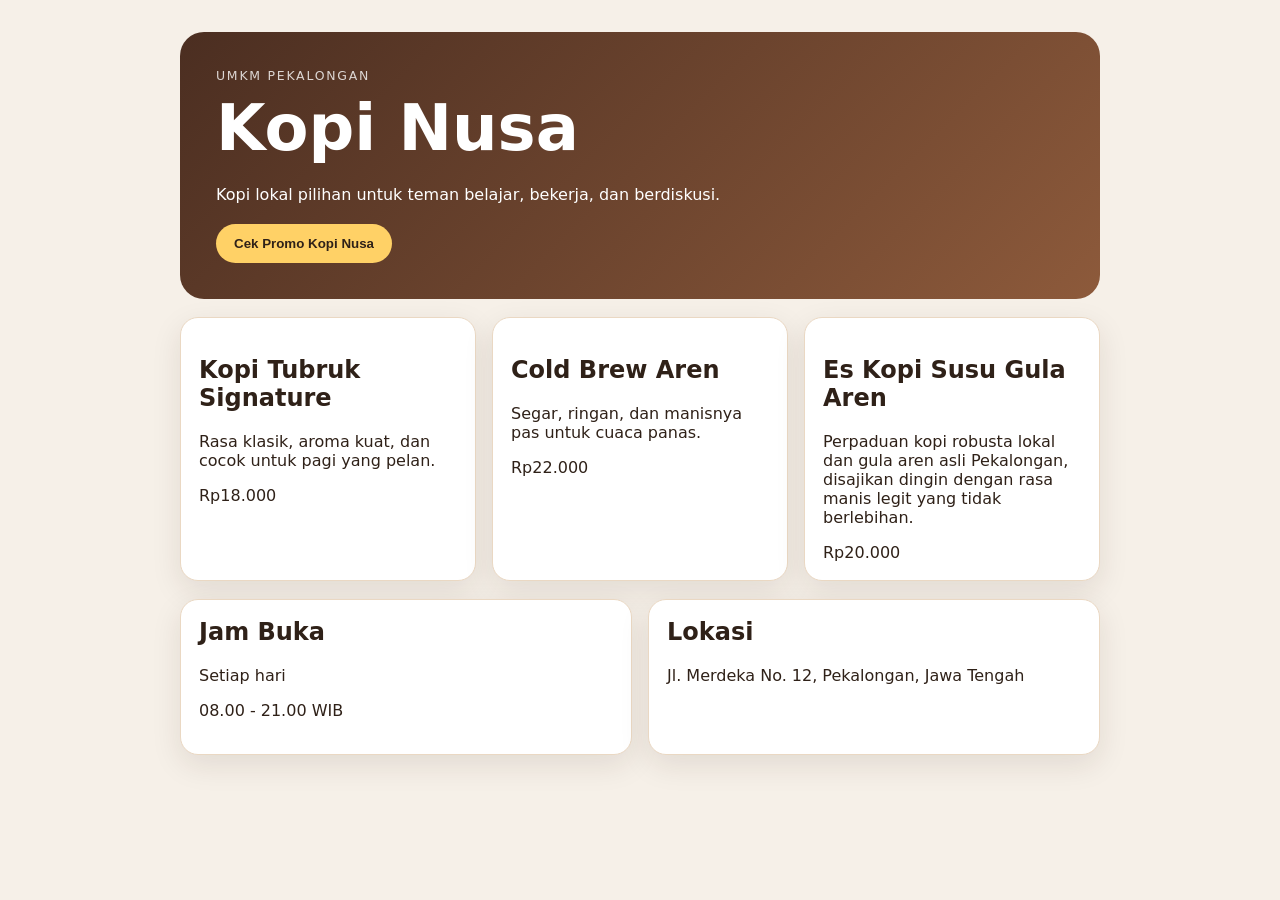
==== index.html @ 982e0cf1 "first commit" ====
<!doctype html>
<html lang="id">
  <head>
    <meta charset="utf-8" />
    <meta name="viewport" content="width=device-width, initial-scale=1" />
    <title>Kopi Lereng - Website UMKM</title>
    <link rel="stylesheet" href="css/style.css" />
  </head>
  <body>
    <main class="page">
      <section class="hero">
        <p class="eyebrow">UMKM Pekalongan</p>
        <h1>Kopi Nusa</h1>
        <p class="lead">
          Kopi lokal pilihan untuk teman belajar, bekerja, dan berdiskusi.
        </p>
        <button id="promoButton" class="cta-button">
          Cek Promo Kopi Nusa
        </button>
      </section>

      <section class="products" aria-label="Produk unggulan">
        <article class="product-card">
          <h2>Kopi Tubruk Signature</h2>
          <p>Rasa klasik, aroma kuat, dan cocok untuk pagi yang pelan.</p>
          <span>Rp18.000</span>
        </article>
        <article class="product-card">
          <h2>Cold Brew Aren</h2>
          <p>Segar, ringan, dan manisnya pas untuk cuaca panas.</p>
          <span>Rp22.000</span>
        </article>
        <article class="product-card">
          <h2>Es Kopi Susu Gula Aren</h2>
          <p>Perpaduan kopi robusta lokal dan gula aren asli Pekalongan, disajikan dingin dengan rasa manis legit yang tidak berlebihan.</p>
          <span>Rp20.000</span>
        </article>
      </section>

      <section class="info" aria-label="Jam buka dan lokasi">
        <div class="info-card">
          <h2>Jam Buka</h2>
          <p>Setiap hari</p>
          <p>08.00 - 21.00 WIB</p>
        </div>
        <div class="info-card">
          <h2>Lokasi</h2>
          <p>Jl. Merdeka No. 12, Pekalongan, Jawa Tengah</p>
        </div>
      </section>
    </main>
    <script src="js/script.js"></script>
  </body>
</html>
---- css/style.css ----
body {
  margin: 0;
  background: #f6f0e8;
  color: #2f2118;
  font-family:
    system-ui,
    -apple-system,
    BlinkMacSystemFont,
    "Segoe UI",
    sans-serif;
}

.page {
  max-width: 920px;
  margin: 0 auto;
  padding: 32px 20px;
}

.hero {
  border-radius: 24px;
  background: linear-gradient(135deg, #4b2e21, #8d5a3b);
  color: white;
  padding: 36px;
}

.eyebrow {
  margin: 0 0 8px;
  text-transform: uppercase;
  letter-spacing: 0.14em;
  font-size: 0.78rem;
  opacity: 0.8;
}

h1 {
  margin: 0;
  font-size: clamp(2.4rem, 8vw, 4rem);
}

.lead {
  max-width: 560px;
  line-height: 1.7;
}

.cta-button {
  border: 0;
  border-radius: 999px;
  background: #ffd166;
  color: #2f2118;
  padding: 12px 18px;
  font-weight: 700;
  cursor: pointer;
}

.products {
  display: grid;
  grid-template-columns: repeat(auto-fit, minmax(220px, 1fr));
  gap: 16px;
  margin-top: 18px;
}

.product-card {
  border: 1px solid #ead8c3;
  border-radius: 18px;
  background: white;
  padding: 18px;
  box-shadow: 0 10px 30px rgb(47 33 24 / 10%);
}

.info {
  display: grid;
  grid-template-columns: repeat(auto-fit, minmax(220px, 1fr));
  gap: 16px;
  margin-top: 18px;
}

.info-card {
  border: 1px solid #ead8c3;
  border-radius: 18px;
  background: white;
  padding: 18px;
  box-shadow: 0 10px 30px rgb(47 33 24 / 10%);
}

.info-card h2 {
  margin-top: 0;
}
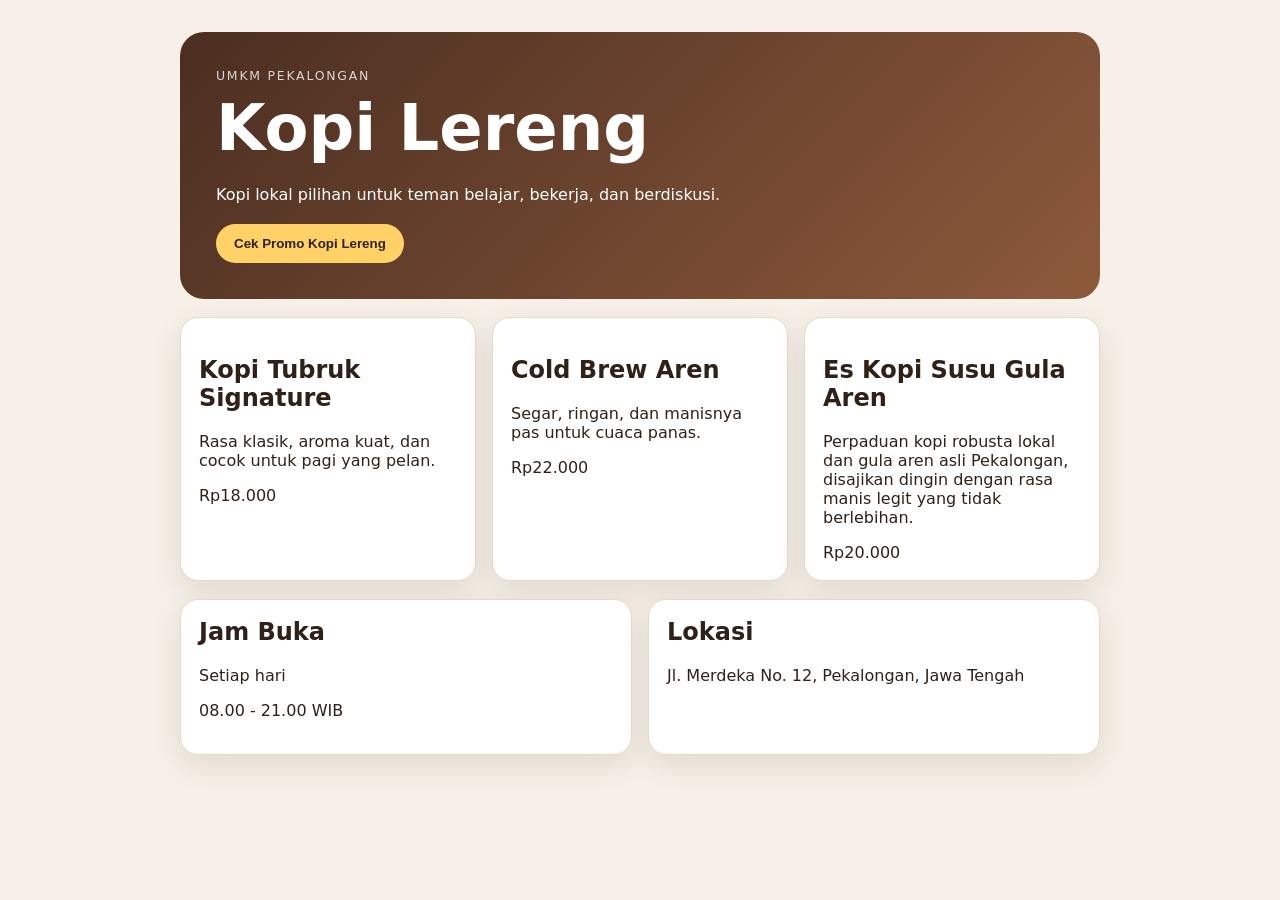
==== commit c3c4ff01: "second commit" ====
--- a/index.html
+++ b/index.html
@@ -10,12 +10,12 @@
     <main class="page">
       <section class="hero">
         <p class="eyebrow">UMKM Pekalongan</p>
-        <h1>Kopi Nusa</h1>
+        <h1>Kopi Lereng</h1>
         <p class="lead">
           Kopi lokal pilihan untuk teman belajar, bekerja, dan berdiskusi.
         </p>
         <button id="promoButton" class="cta-button">
-          Cek Promo Kopi Nusa
+          Cek Promo Kopi Lereng
         </button>
       </section>
 
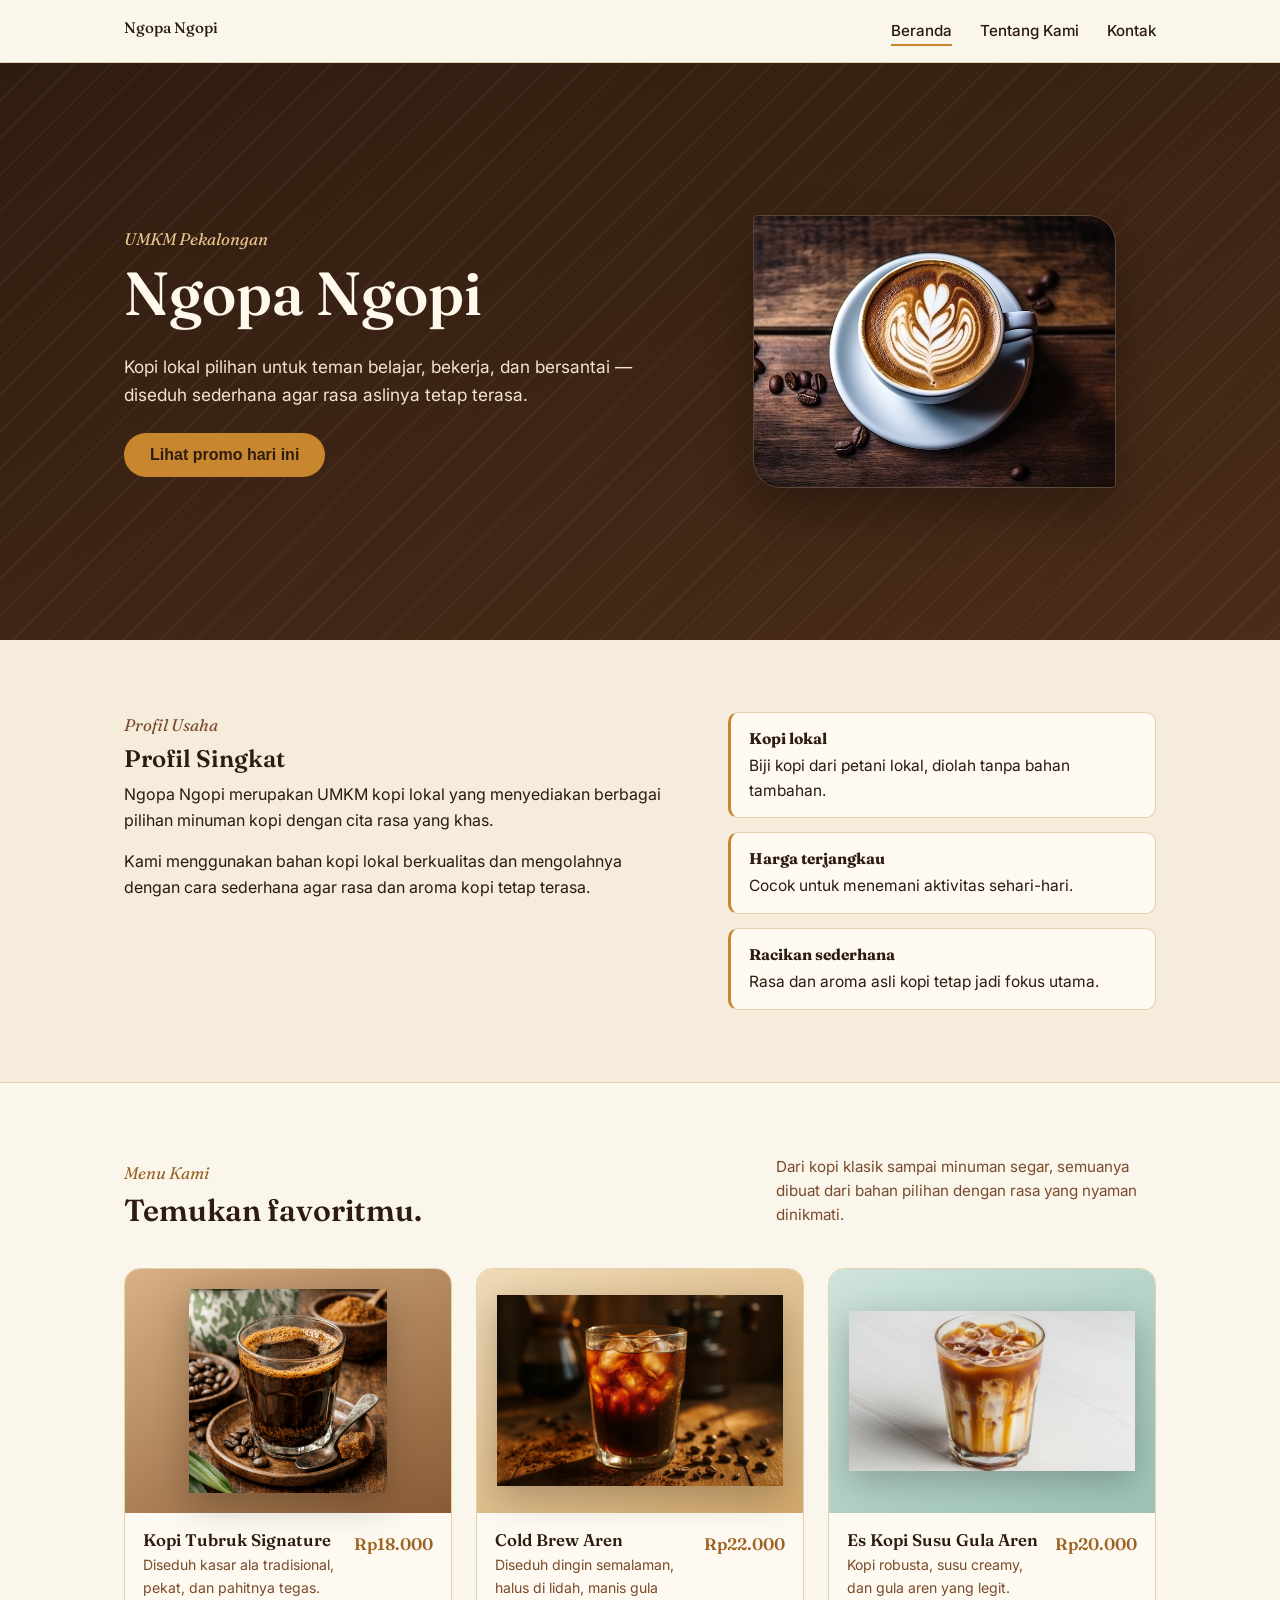
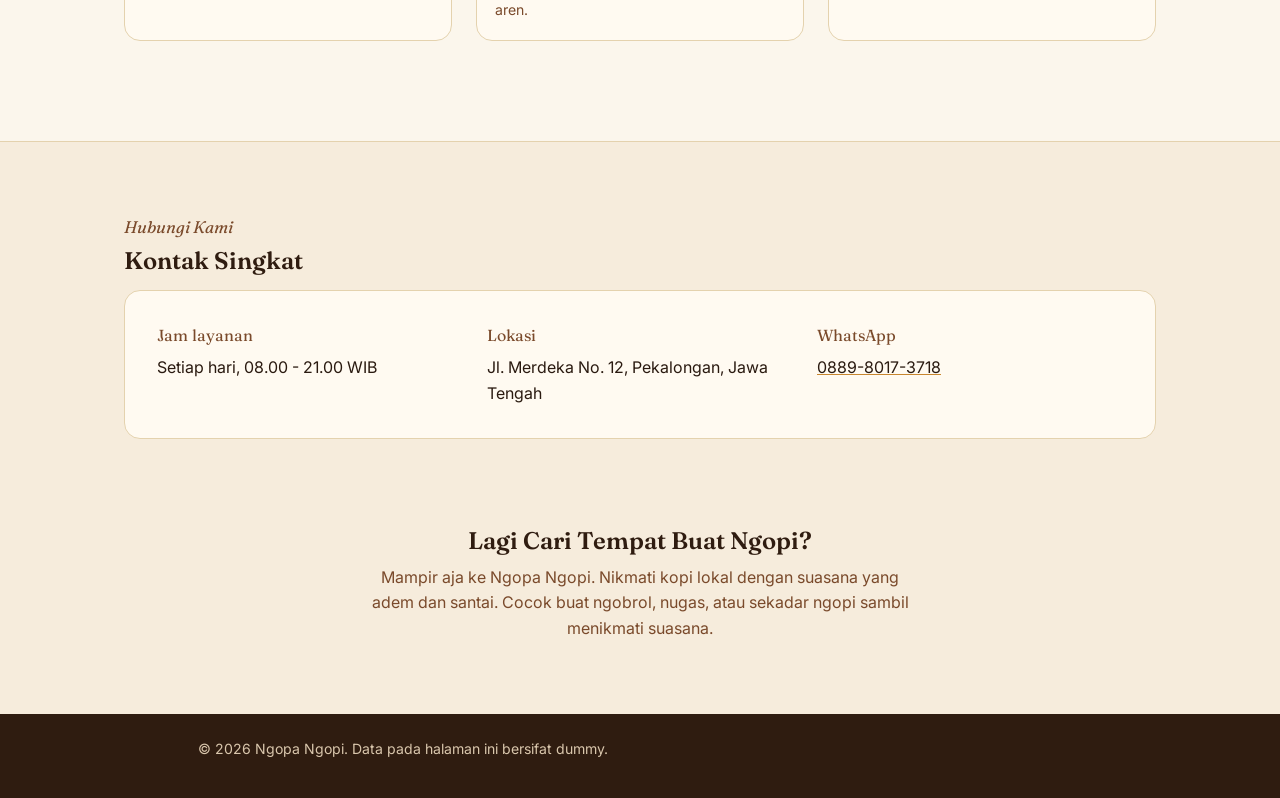
==== commit 776f79df: "feat(P02): tambah semantic HTML dan navigasi" ====
--- a/index.html
+++ b/index.html
@@ -3,52 +3,194 @@
   <head>
     <meta charset="utf-8" />
     <meta name="viewport" content="width=device-width, initial-scale=1" />
+    <meta
+      name="description"
+      content="Ngopa Ngopi — kopi lokal UMKM Pekalongan untuk teman belajar, bekerja, dan bersantai."
+    />
     <title>Kopi Lereng - Website UMKM</title>
-    <link rel="stylesheet" href="css/style.css" />
+    <link rel="stylesheet" href="style.css" />
   </head>
   <body>
-    <main class="page">
-      <section class="hero">
-        <p class="eyebrow">UMKM Pekalongan</p>
-        <h1>Kopi Lereng</h1>
-        <p class="lead">
-          Kopi lokal pilihan untuk teman belajar, bekerja, dan berdiskusi.
-        </p>
-        <button id="promoButton" class="cta-button">
-          Cek Promo Kopi Lereng
-        </button>
+
+    <header class="site-header">
+      <nav class="nav" aria-label="Navigasi utama">
+        <a class="brand" href="index.html">Ngopa Ngopi</a>
+        <ul>
+          <li><a aria-current="page" href="index.html">Beranda</a></li>
+          <li><a href="tentang.html">Tentang Kami</a></li>
+          <li><a href="#kontak">Kontak</a></li>
+        </ul>
+      </nav>
+    </header>
+
+    <main id="konten">
+      <!-- BERANDA -->
+      <section id="beranda" class="hero" aria-labelledby="hero-title">
+        <div class="hero-inner">
+          <div>
+            <p class="eyebrow">UMKM Pekalongan</p>
+            <h1 id="hero-title">Ngopa Ngopi</h1>
+            <p class="lead">
+              Kopi lokal pilihan untuk teman belajar, bekerja, dan
+              bersantai — diseduh sederhana agar rasa aslinya tetap terasa.
+            </p>
+            <button id="promoButton" type="button" class="cta-button">
+              Lihat promo hari ini
+            </button>
+          </div>
+          <figure class="hero-figure">
+            <img
+              src="assets/images/kopi-1.png"
+              alt="Gambar Coffe Latte"
+            />
+          </figure>
+        </div>
       </section>
 
-      <section class="products" aria-label="Produk unggulan">
-        <article class="product-card">
-          <h2>Kopi Tubruk Signature</h2>
-          <p>Rasa klasik, aroma kuat, dan cocok untuk pagi yang pelan.</p>
-          <span>Rp18.000</span>
-        </article>
-        <article class="product-card">
-          <h2>Cold Brew Aren</h2>
-          <p>Segar, ringan, dan manisnya pas untuk cuaca panas.</p>
-          <span>Rp22.000</span>
-        </article>
-        <article class="product-card">
-          <h2>Es Kopi Susu Gula Aren</h2>
-          <p>Perpaduan kopi robusta lokal dan gula aren asli Pekalongan, disajikan dingin dengan rasa manis legit yang tidak berlebihan.</p>
-          <span>Rp20.000</span>
-        </article>
+      <!-- PROFIL SINGKAT -->
+      <section id="profil" aria-labelledby="profil-title">
+        <div class="profil-inner">
+          <div>
+            <p class="eyebrow">Profil Usaha</p>
+            <h2 id="profil-title">Profil Singkat</h2>
+            <p>
+              Ngopa Ngopi merupakan UMKM kopi lokal yang menyediakan
+              berbagai pilihan minuman kopi dengan cita rasa yang khas.
+            </p>
+            <p>
+              Kami menggunakan bahan kopi lokal berkualitas dan
+              mengolahnya dengan cara sederhana agar rasa dan aroma kopi
+              tetap terasa.
+            </p>
+          </div>
+          <ul class="value-list">
+            <li>
+              <strong>Kopi lokal</strong>
+              Biji kopi dari petani lokal, diolah tanpa bahan tambahan.
+            </li>
+            <li>
+              <strong>Harga terjangkau</strong>
+              Cocok untuk menemani aktivitas sehari-hari.
+            </li>
+            <li>
+              <strong>Racikan sederhana</strong>
+              Rasa dan aroma asli kopi tetap jadi fokus utama.
+            </li>
+          </ul>
+        </div>
       </section>
 
-      <section class="info" aria-label="Jam buka dan lokasi">
-        <div class="info-card">
-          <h2>Jam Buka</h2>
-          <p>Setiap hari</p>
-          <p>08.00 - 21.00 WIB</p>
-        </div>
-        <div class="info-card">
-          <h2>Lokasi</h2>
-          <p>Jl. Merdeka No. 12, Pekalongan, Jawa Tengah</p>
+      <!-- MENU -->
+      <section id="menu" class="section" aria-labelledby="menu-title">
+        <div class="section-inner">
+          <div class="heading">
+            <div>
+              <p class="eyebrow dark">Menu Kami</p>
+              <h2 id="menu-title">Temukan favoritmu.</h2>
+            </div>
+            <p class="intro">
+              Dari kopi klasik sampai minuman segar, semuanya dibuat dari
+              bahan pilihan dengan rasa yang nyaman dinikmati.
+            </p>
+      
+          <div class="menu-grid">
+            <article class="card" data-category="coffee">
+              <div class="pic coffee">
+                <img
+                  src="assets/images/kopi-2.png"
+                  alt="Kopi Tubruk Signature"
+                  loading="lazy"
+                />
+              </div>
+              <div class="card-body">
+                <div>
+                  <h3>Kopi Tubruk Signature</h3>
+                  <p>Diseduh kasar ala tradisional, pekat, dan pahitnya tegas.</p>
+                </div>
+                <b>Rp18.000</b>
+              </div>
+            </article>
+
+            <article class="card" data-category="coffee">
+              <div class="pic latte">
+                <img
+                  src="assets/images/kopi-3.webp"
+                  alt="Cold Brew Aren"
+                  loading="lazy"
+                />
+              </div>
+              <div class="card-body">
+                <div>
+                  <h3>Cold Brew Aren</h3>
+                  <p>Diseduh dingin semalaman, halus di lidah, manis gula aren.</p>
+                </div>
+                <b>Rp22.000</b>
+              </div>
+            </article>
+
+            <article class="card" data-category="coffee">
+              <div class="pic cold">
+                <img
+                  src="assets/images/kopi-4.jpg"
+                  alt="Es Kopi Susu Gula Aren"
+                  loading="lazy"
+                />
+              </div>
+              <div class="card-body">
+                <div>
+                  <h3>Es Kopi Susu Gula Aren</h3>
+                  <p>Kopi robusta, susu creamy, dan gula aren yang legit.</p>
+                </div>
+                <b>Rp20.000</b>
+              </div>
+            </article>
+          </div>
         </div>
       </section>
+
+      <!-- KONTAK -->
+      <section id="kontak" class="contact" aria-labelledby="kontak-title">
+        <div class="kontak-inner">
+          <p class="eyebrow">Hubungi Kami</p>
+          <h2 id="kontak-title">Kontak Singkat</h2>
+
+          <dl class="kontak-card">
+            <div class="kontak-item">
+              <dt>Jam layanan</dt>
+              <dd>Setiap hari, 08.00 - 21.00 WIB</dd>
+            </div>
+            <div class="kontak-item">
+              <dt>Lokasi</dt>
+              <dd>Jl. Merdeka No. 12, Pekalongan, Jawa Tengah</dd>
+            </div>
+            <div class="kontak-item">
+              <dt>WhatsApp</dt>
+              <dd>
+                <a href="https://wa.me/6288980173718" target="_blank" rel="noopener"
+                  >0889-8017-3718</a
+                >
+              </dd>
+            </div>
+          </dl>
+        </div>
+      </section>
+
+       <aside class="aside-note" aria-labelledby="aside-title">
+        <h2 id="aside-title">Lagi Cari Tempat Buat Ngopi?</h2>
+        <p>
+          Mampir aja ke Ngopa Ngopi. 
+          Nikmati kopi lokal dengan suasana yang adem dan santai. 
+          Cocok buat ngobrol, nugas, atau sekadar ngopi sambil menikmati suasana.
+        </p>
+      </aside>
     </main>
-    <script src="js/script.js"></script>
+
+    <footer class="site-footer">
+      <div class="footer-inner">
+        <p>&copy; 2026 Ngopa Ngopi. Data pada halaman ini bersifat dummy.</p>
+      </div>
+    </footer>
+
+    <script src="script.js"></script>
   </body>
 </html>
--- a/style.css
+++ b/style.css
@@ -0,0 +1,601 @@
+/* ==========================================================
+   Kopi Lereng — stylesheet
+   ========================================================== */
+
+@import url("https://fonts.googleapis.com/css2?family=Fraunces:opsz,wght@9..144,400;9..144,500;9..144,600;9..144,700&family=Inter:wght@400;500;600&display=swap");
+
+:root {
+  --ink: #2a1a10;
+  --espresso: #2f1c10;
+  --espresso-soft: #4a2c18;
+  --roast: #7a4a2b;
+  --cream: #f6ecdc;
+  --cream-soft: #fbf6ec;
+  --card: #fffaf1;
+  --line: #e4d2ae;
+  --amber: #c8862f;
+  --amber-deep: #9c6323;
+  --paper: #fff8ec;
+
+  --font-display: "Fraunces", Georgia, serif;
+  --font-body: "Inter", system-ui, -apple-system, "Segoe UI", sans-serif;
+
+  --container: 1080px;
+  --radius-sm: 10px;
+  --radius-md: 16px;
+}
+
+* {
+  box-sizing: border-box;
+}
+
+html {
+  scroll-behavior: smooth;
+}
+
+@media (prefers-reduced-motion: reduce) {
+  html {
+    scroll-behavior: auto;
+  }
+  * {
+    animation-duration: 0.01ms !important;
+    transition-duration: 0.01ms !important;
+  }
+}
+
+body {
+  margin: 0;
+  background: var(--cream);
+  color: var(--ink);
+  font-family: var(--font-body);
+  line-height: 1.6;
+  -webkit-font-smoothing: antialiased;
+}
+
+h1,
+h2,
+h3 {
+  font-family: var(--font-display);
+  font-weight: 600;
+  line-height: 1.15;
+  margin: 0 0 0.4em;
+  color: var(--espresso);
+}
+
+p {
+  margin: 0 0 1em;
+  max-width: 62ch;
+}
+
+a {
+  color: inherit;
+}
+
+img {
+  max-width: 100%;
+  display: block;
+}
+
+:focus-visible {
+  outline: 3px solid var(--amber);
+  outline-offset: 3px;
+}
+
+/* ---------- Skip link ---------- */
+
+.skip-link {
+  position: absolute;
+  left: -9999px;
+  top: 0;
+  background: var(--espresso);
+  color: var(--paper);
+  padding: 12px 18px;
+  border-radius: 0 0 8px 0;
+  z-index: 100;
+}
+
+.skip-link:focus {
+  left: 0;
+}
+
+/* ---------- Layout helpers ---------- */
+
+.page,
+.nav,
+.hero-inner,
+.section-inner,
+.footer-inner {
+  max-width: var(--container);
+  margin: 0 auto;
+  padding-left: 24px;
+  padding-right: 24px;
+}
+
+section {
+  padding: 72px 0;
+}
+
+.eyebrow {
+  font-family: var(--font-display);
+  font-style: italic;
+  font-size: 1.05rem;
+  color: var(--roast);
+  margin: 0 0 6px;
+}
+
+/* ---------- Header / nav ---------- */
+
+.site-header {
+  position: sticky;
+  top: 0;
+  z-index: 20;
+  background: var(--cream-soft);
+  border-bottom: 1px solid var(--line);
+}
+
+.nav {
+  display: flex;
+  align-items: center;
+  justify-content: space-between;
+  gap: 24px;
+  padding-top: 16px;
+  padding-bottom: 16px;
+}
+
+.brand {
+  font-family: var(--font-display);
+  font-weight: 700;
+  font-size: 1.35rem;
+  text-decoration: none;
+  color: var(--espresso);
+}
+
+.nav ul {
+  list-style: none;
+  display: flex;
+  gap: 28px;
+  margin: 0;
+  padding: 0;
+  flex-wrap: wrap;
+}
+
+.nav a {
+  text-decoration: none;
+  color: var(--ink);
+  font-weight: 500;
+  font-size: 0.95rem;
+  padding-bottom: 4px;
+  border-bottom: 2px solid transparent;
+}
+
+.nav a:hover,
+.nav a[aria-current="page"] {
+  border-bottom-color: var(--amber);
+}
+
+/* ---------- Hero ---------- */
+
+.hero {
+  background:
+    repeating-linear-gradient(
+      135deg,
+      rgb(255 255 255 / 4%) 0px,
+      rgb(255 255 255 / 4%) 2px,
+      transparent 2px,
+      transparent 26px
+    ),
+    linear-gradient(160deg, var(--espresso) 0%, var(--espresso-soft) 100%);
+  color: var(--paper);
+}
+
+.hero-inner {
+  display: grid;
+  grid-template-columns: 1.1fr 0.9fr;
+  gap: 48px;
+  align-items: center;
+  padding-top: 64px;
+  padding-bottom: 64px;
+}
+
+.hero .eyebrow {
+  color: #e8c48c;
+}
+
+.hero h1 {
+  color: var(--paper);
+  font-size: clamp(2.6rem, 6vw, 3.8rem);
+}
+
+.hero .lead {
+  color: #f1e4d0;
+  font-size: 1.08rem;
+}
+
+.hero-figure {
+  border-radius: 4px 28px 4px 28px;
+  overflow: hidden;
+  border: 1px solid rgb(255 255 255 / 15%);
+  box-shadow: 0 24px 48px rgb(0 0 0 / 30%);
+}
+
+.hero-figure img {
+  width: 100%;
+  height: 100%;
+  object-fit: cover;
+  aspect-ratio: 4 / 3;
+}
+
+.cta-button {
+  display: inline-block;
+  border: 0;
+  border-radius: 999px;
+  background: var(--amber);
+  color: var(--espresso);
+  padding: 13px 26px;
+  font-weight: 600;
+  font-size: 1rem;
+  cursor: pointer;
+  margin-top: 8px;
+  transition: background 0.15s ease, transform 0.15s ease;
+}
+
+.cta-button:hover {
+  background: #dc9c43;
+  transform: translateY(-1px);
+}
+
+/* ---------- Profil ---------- */
+
+.profil-inner {
+  max-width: var(--container);
+  margin: 0 auto;
+  padding: 0 24px;
+  display: grid;
+  grid-template-columns: 1.3fr 1fr;
+  gap: 48px;
+  align-items: start;
+}
+
+.value-list {
+  list-style: none;
+  margin: 0;
+  padding: 0;
+  display: grid;
+  gap: 14px;
+}
+
+.value-list li {
+  background: var(--card);
+  border: 1px solid var(--line);
+  border-left: 3px solid var(--amber);
+  border-radius: var(--radius-sm);
+  padding: 14px 18px;
+  font-size: 0.97rem;
+}
+
+.value-list strong {
+  display: block;
+  font-family: var(--font-display);
+  color: var(--espresso);
+  margin-bottom: 2px;
+}
+
+/* ---------- Menu ---------- */
+
+#menu {
+  background: var(--cream-soft);
+  border-top: 1px solid var(--line);
+  border-bottom: 1px solid var(--line);
+}
+
+.heading {
+  display: flex;
+  justify-content: space-between;
+  align-items: flex-end;
+  gap: 40px;
+  flex-wrap: wrap;
+  margin-bottom: 28px;
+}
+
+.eyebrow.dark {
+  color: var(--amber-deep);
+}
+
+.heading h2 {
+  font-size: 1.9rem;
+  margin: 0;
+}
+
+.heading .intro {
+  max-width: 38ch;
+  color: var(--roast);
+  font-size: 0.95rem;
+  margin: 0;
+}
+
+.filters {
+  display: flex;
+  gap: 10px;
+  flex-wrap: wrap;
+  margin-bottom: 32px;
+}
+
+.filter {
+  border: 1px solid var(--line);
+  background: var(--paper);
+  color: var(--ink);
+  font-family: var(--font-body);
+  font-size: 0.88rem;
+  font-weight: 500;
+  padding: 9px 18px;
+  border-radius: 999px;
+  cursor: pointer;
+  transition: background 0.15s ease, color 0.15s ease, border-color 0.15s ease;
+}
+
+.filter:hover {
+  border-color: var(--amber);
+}
+
+.filter.active {
+  background: var(--espresso);
+  border-color: var(--espresso);
+  color: var(--paper);
+}
+
+.menu-grid {
+  display: grid;
+  grid-template-columns: repeat(3, 1fr);
+  gap: 24px;
+}
+
+.card {
+  background: var(--card);
+  border: 1px solid var(--line);
+  border-radius: var(--radius-md);
+  overflow: hidden;
+}
+
+.pic {
+  position: relative;
+  aspect-ratio: 4 / 3;
+  display: flex;
+  align-items: center;
+  justify-content: center;
+  padding: 20px;
+}
+
+.pic.coffee {
+  background: linear-gradient(150deg, #d8b184, #8a5a34);
+}
+
+.pic.latte {
+  background: linear-gradient(150deg, #f1dcb8, #d3a86c);
+}
+
+.pic.cold {
+  background: linear-gradient(150deg, #cfe4dc, #9dc3b6);
+}
+
+.pic img {
+  max-height: 100%;
+  width: auto;
+  object-fit: contain;
+  filter: drop-shadow(0 10px 18px rgb(0 0 0 / 25%));
+}
+
+.badge {
+  position: absolute;
+  top: 12px;
+  left: 12px;
+  background: var(--paper);
+  color: var(--espresso);
+  font-size: 0.72rem;
+  font-weight: 600;
+  padding: 5px 11px;
+  border-radius: 999px;
+}
+
+.card-body {
+  display: flex;
+  align-items: flex-start;
+  justify-content: space-between;
+  gap: 12px;
+  padding: 18px;
+}
+
+.card-body h3 {
+  font-size: 1.05rem;
+  margin: 0 0 4px;
+}
+
+.card-body p {
+  font-size: 0.88rem;
+  color: var(--roast);
+  margin: 0;
+  max-width: 26ch;
+}
+
+.card-body b {
+  flex-shrink: 0;
+  font-family: var(--font-display);
+  font-weight: 600;
+  font-size: 1.05rem;
+  color: var(--amber-deep);
+}
+
+/* ---------- Aside note ---------- */
+
+.aside-note {
+  max-width: var(--container);
+  margin: 0 auto;
+  padding: 0 24px 72px;
+  text-align: center;
+}
+
+.aside-note h2 {
+  font-size: 1.5rem;
+  margin: 0 0 10px;
+}
+
+.aside-note p {
+  max-width: 56ch;
+  margin: 0 auto;
+  color: var(--roast);
+}
+
+/* ---------- Kontak ---------- */
+
+.kontak-inner {
+  max-width: var(--container);
+  margin: 0 auto;
+  padding: 0 24px;
+}
+
+.kontak-card {
+  background: var(--card);
+  border: 1px solid var(--line);
+  border-radius: var(--radius-md);
+  padding: 32px;
+  display: grid;
+  grid-template-columns: repeat(3, 1fr);
+  gap: 24px;
+}
+
+.kontak-item dt {
+  font-family: var(--font-display);
+  color: var(--roast);
+  margin-bottom: 6px;
+}
+
+.kontak-item dd {
+  margin: 0;
+}
+
+.kontak-item a {
+  text-decoration: underline;
+  text-decoration-color: var(--amber);
+}
+
+/* ---------- Tentang page ---------- */
+
+.page-intro {
+  background: var(--cream-soft);
+  border-bottom: 1px solid var(--line);
+}
+
+.page-intro-inner {
+  max-width: var(--container);
+  margin: 0 auto;
+  padding: 56px 24px;
+}
+
+.page-intro .page-intro-inner {
+  display: grid;
+  grid-template-columns: 1.2fr 1fr;
+  gap: 40px;
+  align-items: center;
+}
+
+.about-figure {
+  border-radius: 4px 28px 4px 28px;
+  overflow: hidden;
+  border: 1px solid var(--line);
+  margin: 0;
+  box-shadow: 0 20px 40px rgb(47 28 16 / 12%);
+}
+
+.about-figure img {
+  width: 100%;
+  aspect-ratio: 4 / 3;
+  object-fit: cover;
+}
+
+.about-list {
+  margin: 0;
+  padding: 0;
+  list-style: none;
+  display: grid;
+  gap: 12px;
+}
+
+.about-list li {
+  background: var(--card);
+  border: 1px solid var(--line);
+  border-left: 3px solid var(--amber);
+  border-radius: var(--radius-sm);
+  padding: 14px 18px;
+}
+
+/* ---------- Footer ---------- */
+
+.site-footer {
+  background: var(--espresso);
+  color: #d9c6ac;
+}
+
+.footer-inner {
+  max-width: var(--container);
+  margin: 0 auto;
+  padding: 24px;
+  text-align: center;
+  font-size: 0.88rem;
+}
+
+/* ---------- Responsive ---------- */
+
+@media (max-width: 820px) {
+  .hero-inner {
+    grid-template-columns: 1fr;
+  }
+
+  .hero-figure {
+    order: -1;
+  }
+
+  .profil-inner {
+    grid-template-columns: 1fr;
+  }
+
+  .page-intro .page-intro-inner {
+    grid-template-columns: 1fr;
+  }
+
+  .about-figure {
+    order: -1;
+  }
+
+  .menu-grid {
+    grid-template-columns: repeat(2, 1fr);
+  }
+
+  .kontak-card {
+    grid-template-columns: 1fr;
+  }
+}
+
+@media (max-width: 640px) {
+  .menu-grid {
+    grid-template-columns: 1fr;
+  }
+
+  .heading {
+    align-items: flex-start;
+  }
+}
+
+@media (max-width: 560px) {
+  section {
+    padding: 48px 0;
+  }
+
+  .nav {
+    flex-direction: column;
+    align-items: flex-start;
+    gap: 12px;
+  }
+
+  .nav ul {
+    gap: 16px;
+  }
+}
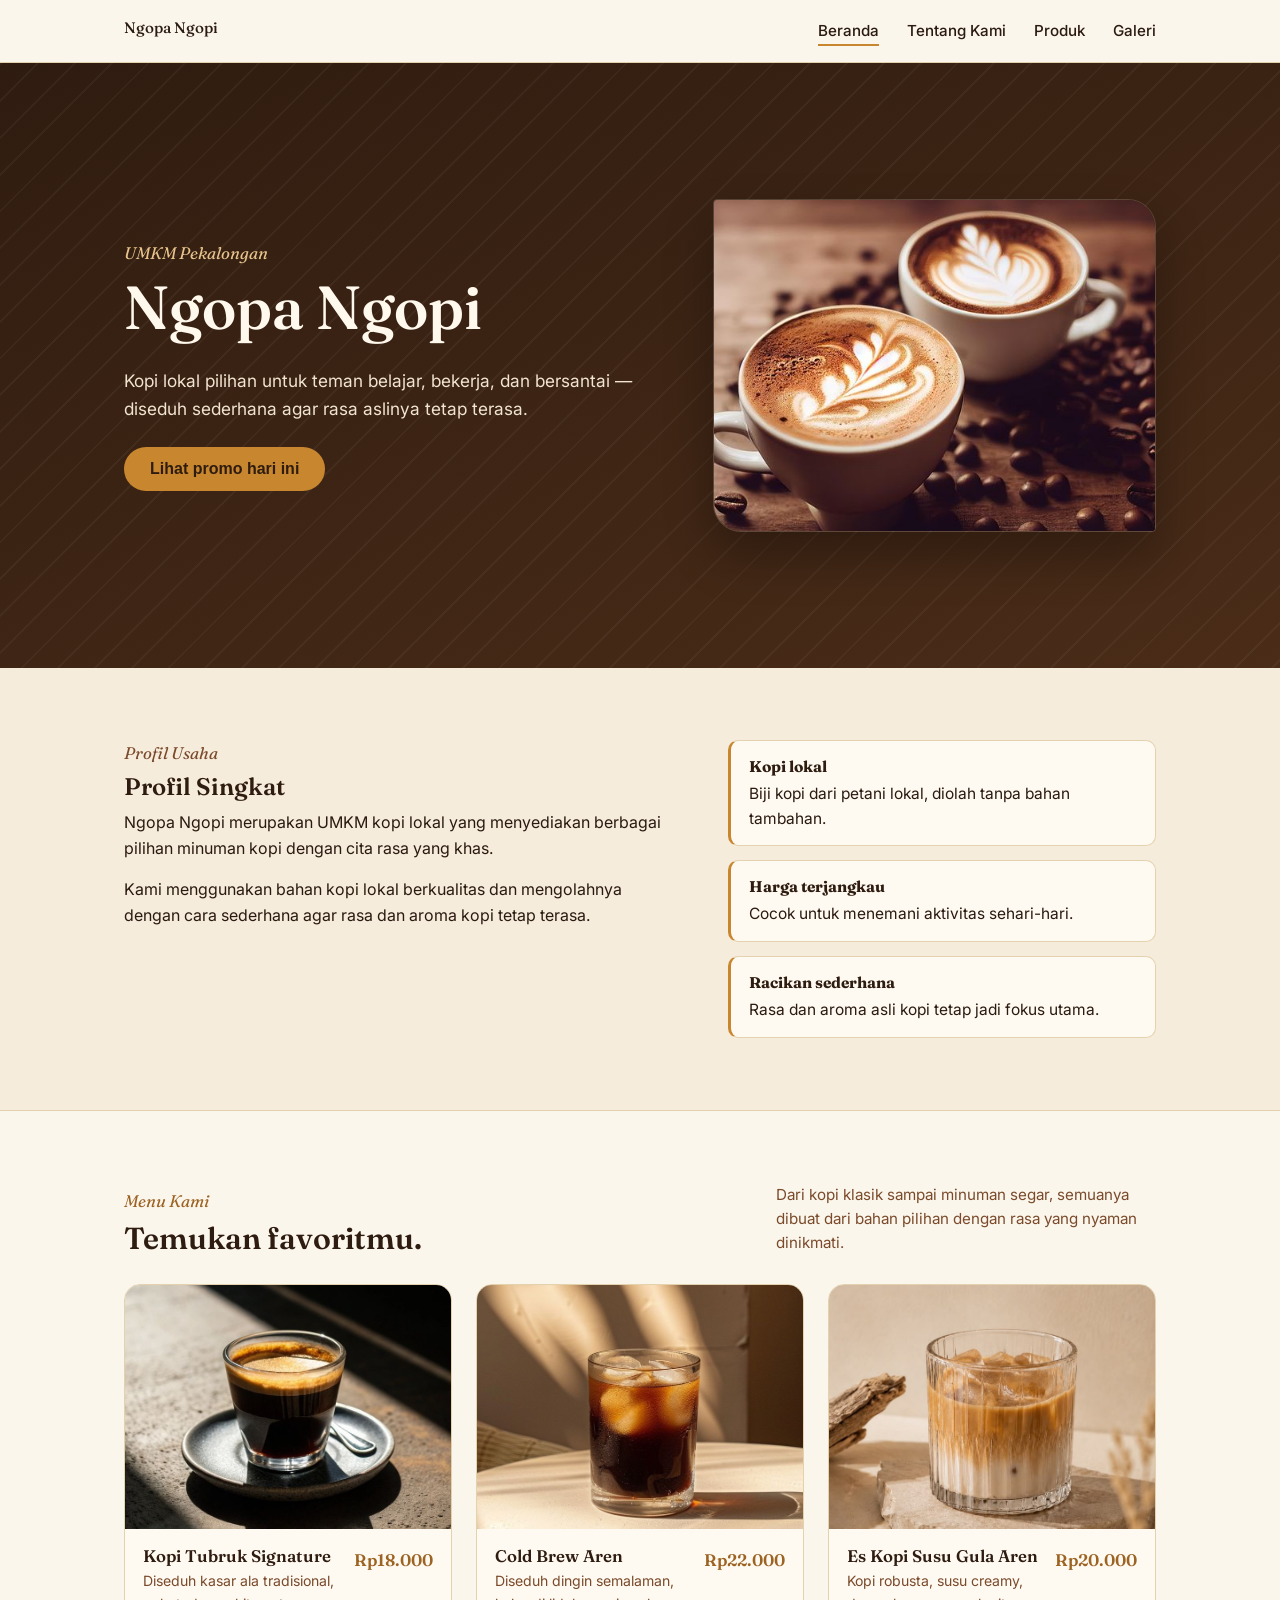
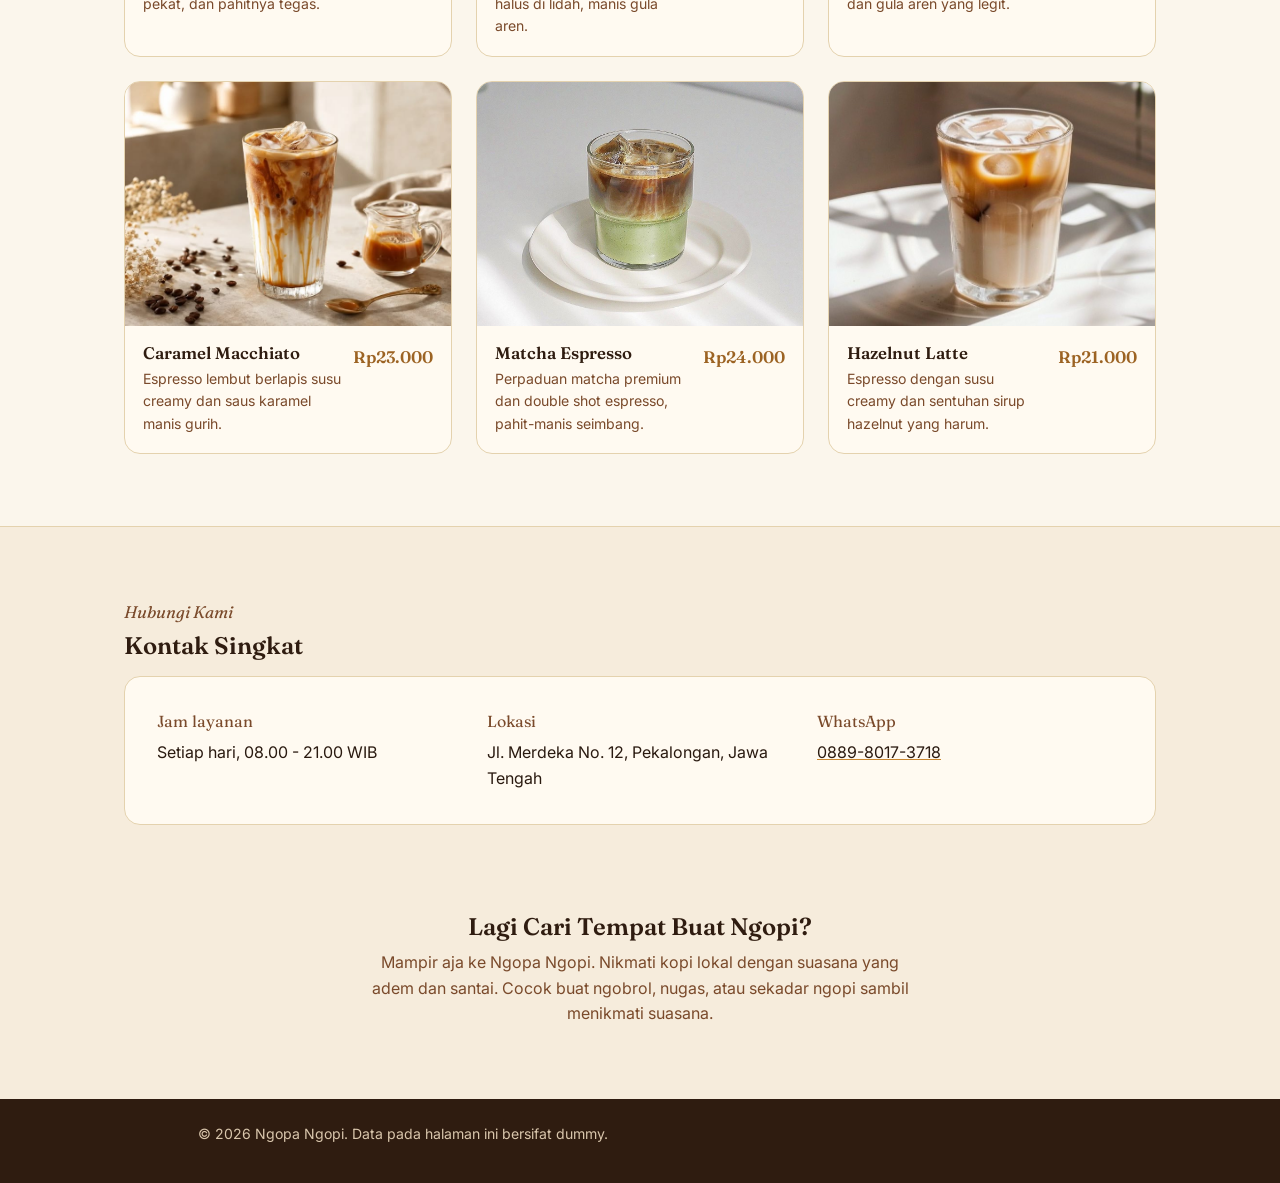
==== commit a23dd84b: "feat(P03): tammbah media, tabel dan katalog" ====
--- a/index.html
+++ b/index.html
@@ -7,7 +7,7 @@
       name="description"
       content="Ngopa Ngopi — kopi lokal UMKM Pekalongan untuk teman belajar, bekerja, dan bersantai."
     />
-    <title>Kopi Lereng - Website UMKM</title>
+    <title>Ngopa Ngopi - Website UMKM</title>
     <link rel="stylesheet" href="style.css" />
   </head>
   <body>
@@ -18,7 +18,8 @@
         <ul>
           <li><a aria-current="page" href="index.html">Beranda</a></li>
           <li><a href="tentang.html">Tentang Kami</a></li>
-          <li><a href="#kontak">Kontak</a></li>
+          <li><a href="produk.html">Produk</a></li>
+          <li><a href="galeri.html">Galeri</a></li>
         </ul>
       </nav>
     </header>
@@ -40,7 +41,7 @@
           </div>
           <figure class="hero-figure">
             <img
-              src="assets/images/kopi-1.png"
+              src="assets/images/beranda.jpg"
               alt="Gambar Coffe Latte"
             />
           </figure>
@@ -92,12 +93,13 @@
               Dari kopi klasik sampai minuman segar, semuanya dibuat dari
               bahan pilihan dengan rasa yang nyaman dinikmati.
             </p>
-      
+          </div>
+
           <div class="menu-grid">
             <article class="card" data-category="coffee">
               <div class="pic coffee">
                 <img
-                  src="assets/images/kopi-2.png"
+                  src="assets/images/kopi-tubruk.jpg"
                   alt="Kopi Tubruk Signature"
                   loading="lazy"
                 />
@@ -114,7 +116,7 @@
             <article class="card" data-category="coffee">
               <div class="pic latte">
                 <img
-                  src="assets/images/kopi-3.webp"
+                  src="assets/images/cold-brew-aren.jpg"
                   alt="Cold Brew Aren"
                   loading="lazy"
                 />
@@ -131,7 +133,7 @@
             <article class="card" data-category="coffee">
               <div class="pic cold">
                 <img
-                  src="assets/images/kopi-4.jpg"
+                  src="assets/images/kopsu-aren.jpg"
                   alt="Es Kopi Susu Gula Aren"
                   loading="lazy"
                 />
@@ -142,6 +144,57 @@
                   <p>Kopi robusta, susu creamy, dan gula aren yang legit.</p>
                 </div>
                 <b>Rp20.000</b>
+              </div>
+            </article>
+
+            <article class="card" data-category="coffee">
+              <div class="pic caramel">
+                <img
+                  src="assets/images/caramel-macchiato.jpg"
+                  alt="Caramel Macchiato"
+                  loading="lazy"
+                />
+              </div>
+              <div class="card-body">
+                <div>
+                  <h3>Caramel Macchiato</h3>
+                  <p>Espresso lembut berlapis susu creamy dan saus karamel manis gurih.</p>
+                </div>
+                <b>Rp23.000</b>
+              </div>
+            </article>
+
+            <article class="card" data-category="matcha">
+              <div class="pic matcha">
+                <img
+                  src="assets/images/matcha-kopi.jpg"
+                  alt="Matcha Espresso"
+                  loading="lazy"
+                />
+              </div>
+              <div class="card-body">
+                <div>
+                  <h3>Matcha Espresso</h3>
+                  <p>Perpaduan matcha premium dan double shot espresso, pahit-manis seimbang.</p>
+                </div>
+                <b>Rp24.000</b>
+              </div>
+            </article>
+
+            <article class="card" data-category="coffee">
+              <div class="pic hazelnut">
+                <img
+                  src="assets/images/hazelnut-latte.jpg"
+                  alt="Hazelnut Latte"
+                  loading="lazy"
+                />
+              </div>
+              <div class="card-body">
+                <div>
+                  <h3>Hazelnut Latte</h3>
+                  <p>Espresso dengan susu creamy dan sentuhan sirup hazelnut yang harum.</p>
+                </div>
+                <b>Rp21.000</b>
               </div>
             </article>
           </div>
--- a/style.css
+++ b/style.css
@@ -1,5 +1,5 @@
 /* ==========================================================
-   Kopi Lereng — stylesheet
+   Ngopa Ngopi — stylesheet
    ========================================================== */
 
 @import url("https://fonts.googleapis.com/css2?family=Fraunces:opsz,wght@9..144,400;9..144,500;9..144,600;9..144,700&family=Inter:wght@400;500;600&display=swap");
@@ -73,7 +73,17 @@
 
 img {
   max-width: 100%;
+  height: auto;
   display: block;
+}
+
+figure {
+  margin: 0 0 24px;
+}
+
+figcaption {
+  margin-top: 8px;
+  color: var(--roast);
 }
 
 :focus-visible {
@@ -121,6 +131,10 @@
   font-size: 1.05rem;
   color: var(--roast);
   margin: 0 0 6px;
+}
+
+.eyebrow.dark {
+  color: var(--amber-deep);
 }
 
 /* ---------- Header / nav ---------- */
@@ -216,6 +230,7 @@
   overflow: hidden;
   border: 1px solid rgb(255 255 255 / 15%);
   box-shadow: 0 24px 48px rgb(0 0 0 / 30%);
+  margin: 0;
 }
 
 .hero-figure img {
@@ -236,6 +251,7 @@
   font-size: 1rem;
   cursor: pointer;
   margin-top: 8px;
+  text-decoration: none;
   transition: background 0.15s ease, transform 0.15s ease;
 }
 
@@ -295,10 +311,6 @@
   gap: 40px;
   flex-wrap: wrap;
   margin-bottom: 28px;
-}
-
-.eyebrow.dark {
-  color: var(--amber-deep);
 }
 
 .heading h2 {
@@ -356,32 +368,25 @@
   overflow: hidden;
 }
 
+.card[hidden] {
+  display: none;
+}
+
 .pic {
   position: relative;
   aspect-ratio: 4 / 3;
-  display: flex;
-  align-items: center;
-  justify-content: center;
-  padding: 20px;
-}
-
-.pic.coffee {
-  background: linear-gradient(150deg, #d8b184, #8a5a34);
-}
-
-.pic.latte {
-  background: linear-gradient(150deg, #f1dcb8, #d3a86c);
-}
-
-.pic.cold {
-  background: linear-gradient(150deg, #cfe4dc, #9dc3b6);
+  overflow: hidden;
 }
 
 .pic img {
-  max-height: 100%;
-  width: auto;
-  object-fit: contain;
-  filter: drop-shadow(0 10px 18px rgb(0 0 0 / 25%));
+  width: 100%;
+  height: 100%;
+  object-fit: cover;
+  filter: none;
+}
+
+.pic.raspberry {
+  background: none;
 }
 
 .badge {
@@ -394,6 +399,7 @@
   font-weight: 600;
   padding: 5px 11px;
   border-radius: 999px;
+  z-index: 1;
 }
 
 .card-body {
@@ -402,6 +408,7 @@
   justify-content: space-between;
   gap: 12px;
   padding: 18px;
+  margin: 0;
 }
 
 .card-body h3 {
@@ -477,7 +484,7 @@
   text-decoration-color: var(--amber);
 }
 
-/* ---------- Tentang page ---------- */
+/* ---------- Halaman "Tentang" ---------- */
 
 .page-intro {
   background: var(--cream-soft);
@@ -542,6 +549,215 @@
   font-size: 0.88rem;
 }
 
+/* ---------- Halaman Produk ---------- */
+
+.produk-page section {
+  padding: 40px 0;
+}
+
+.produk-page section:first-child {
+  padding-top: 48px;
+  padding-bottom: 24px;
+}
+
+.produk-page section:last-child {
+  padding-bottom: 56px;
+}
+
+.produk-intro p {
+  color: var(--roast);
+}
+
+.kategori-list {
+  list-style: none;
+  margin: 0;
+  padding: 0;
+  display: grid;
+  grid-template-columns: repeat(auto-fit, minmax(220px, 1fr));
+  gap: 12px;
+}
+
+.kategori-list li {
+  background: var(--card);
+  border: 1px solid var(--line);
+  border-left: 3px solid var(--amber);
+  border-radius: var(--radius-sm);
+  padding: 12px 18px;
+  font-size: 0.95rem;
+}
+
+.kategori-list strong {
+  display: block;
+  font-family: var(--font-display);
+  color: var(--espresso);
+  margin-bottom: 2px;
+}
+
+.menu-baru-label,
+.menu-lain-label {
+  font-family: var(--font-display);
+  font-style: italic;
+  font-size: 1.05rem;
+  color: var(--roast);
+  margin: 0 0 14px;
+}
+
+.menu-grid-new {
+  margin-bottom: 40px;
+}
+
+.menu-grid-new .card {
+  display: grid;
+  grid-template-columns: 1.2fr 1.fr;
+  border: 1px solid var(--amber);
+}
+
+.menu-grid-new .pic {
+  aspect-ratio: auto;
+  height: 100%;
+}
+
+.menu-grid-new .card-body {
+  flex-direction: column;
+  align-items: flex-start;
+  justify-content: center;
+  gap: 8px;
+  padding: 28px;
+}
+
+.menu-grid-new .card-body p {
+  max-width: 40ch;
+}
+
+.empty-state {
+  text-align: center;
+  color: var(--roast);
+  border: 1px dashed var(--line);
+  border-radius: var(--radius-md);
+  padding: 32px;
+}
+
+/* ---------- Tabel harga ---------- */
+
+.table-wrap {
+  background: var(--card);
+  border: 1px solid var(--line);
+  border-radius: var(--radius-md);
+  overflow: hidden;
+  overflow-x: auto;
+}
+
+.table-wrap table {
+  width: 100%;
+  border-collapse: collapse;
+  font-size: 0.95rem;
+}
+
+.table-wrap caption {
+  caption-side: top;
+  text-align: left;
+  font-family: var(--font-display);
+  font-style: italic;
+  color: var(--roast);
+  font-size: 0.85rem;
+  padding: 16px 20px 0;
+}
+
+.table-wrap thead th {
+  background: var(--espresso);
+  color: var(--paper);
+  font-family: var(--font-display);
+  font-weight: 600;
+  text-align: left;
+  padding: 14px 20px;
+  white-space: nowrap;
+}
+
+.table-wrap thead th:last-child,
+.table-wrap tbody td:last-child {
+  text-align: right;
+}
+
+.table-wrap tbody th,
+.table-wrap tbody td {
+  padding: 14px 20px;
+  border-top: 1px solid var(--line);
+  white-space: nowrap;
+}
+
+.table-wrap tbody th {
+  font-family: var(--font-body);
+  font-weight: 600;
+  text-align: left;
+  color: var(--ink);
+}
+
+.table-wrap tbody td:last-child {
+  font-family: var(--font-display);
+  font-weight: 600;
+  color: var(--amber-deep);
+}
+
+.table-wrap tbody tr:hover {
+  background: var(--cream-soft);
+}
+
+/* ---------- Halaman Galeri ---------- */
+
+.galeri-page section {
+  padding: 40px 0;
+}
+
+.galeri-page section:first-child {
+  padding-top: 48px;
+  padding-bottom: 24px;
+}
+
+.galeri-page section:last-child {
+  padding-bottom: 56px;
+}
+
+.galeri-intro p {
+  color: var(--roast);
+}
+
+.gallery-list {
+  display: grid;
+  grid-template-columns: repeat(3, 1fr);
+  gap: 24px;
+}
+
+.media-card {
+  background: var(--card);
+  border: 1px solid var(--line);
+  border-radius: var(--radius-md);
+  overflow: hidden;
+  margin: 0;
+}
+
+.media-card img {
+  width: 100%;
+  aspect-ratio: 4 / 3;
+  object-fit: cover;
+}
+
+.media-card figcaption {
+  padding: 14px 16px;
+  font-size: 0.88rem;
+  color: var(--roast);
+}
+
+.audio-card {
+  background: var(--card);
+  border: 1px solid var(--line);
+  border-radius: var(--radius-md);
+  padding: 24px;
+}
+
+.audio-card audio {
+  width: 100%;
+}
+
 /* ---------- Responsive ---------- */
 
 @media (max-width: 820px) {
@@ -569,13 +785,30 @@
     grid-template-columns: repeat(2, 1fr);
   }
 
+  .menu-grid-new .card {
+    grid-template-columns: 1fr;
+  }
+
+  .menu-grid-new .pic {
+    aspect-ratio: 4 / 3;
+    height: auto;
+  }
+
   .kontak-card {
     grid-template-columns: 1fr;
   }
+
+  .gallery-list {
+    grid-template-columns: repeat(2, 1fr);
+  }
 }
 
 @media (max-width: 640px) {
   .menu-grid {
+    grid-template-columns: 1fr;
+  }
+
+  .gallery-list {
     grid-template-columns: 1fr;
   }
 
@@ -598,4 +831,26 @@
   .nav ul {
     gap: 16px;
   }
+
+  .produk-page section,
+  .galeri-page section {
+    padding: 28px 0;
+  }
+
+  .produk-page section:first-child,
+  .galeri-page section:first-child {
+    padding-top: 36px;
+  }
+}
+
+@media (max-width: 480px) {
+  .table-wrap table {
+    font-size: 0.88rem;
+  }
+
+  .table-wrap thead th,
+  .table-wrap tbody th,
+  .table-wrap tbody td {
+    padding: 12px 14px;
+  }
 }
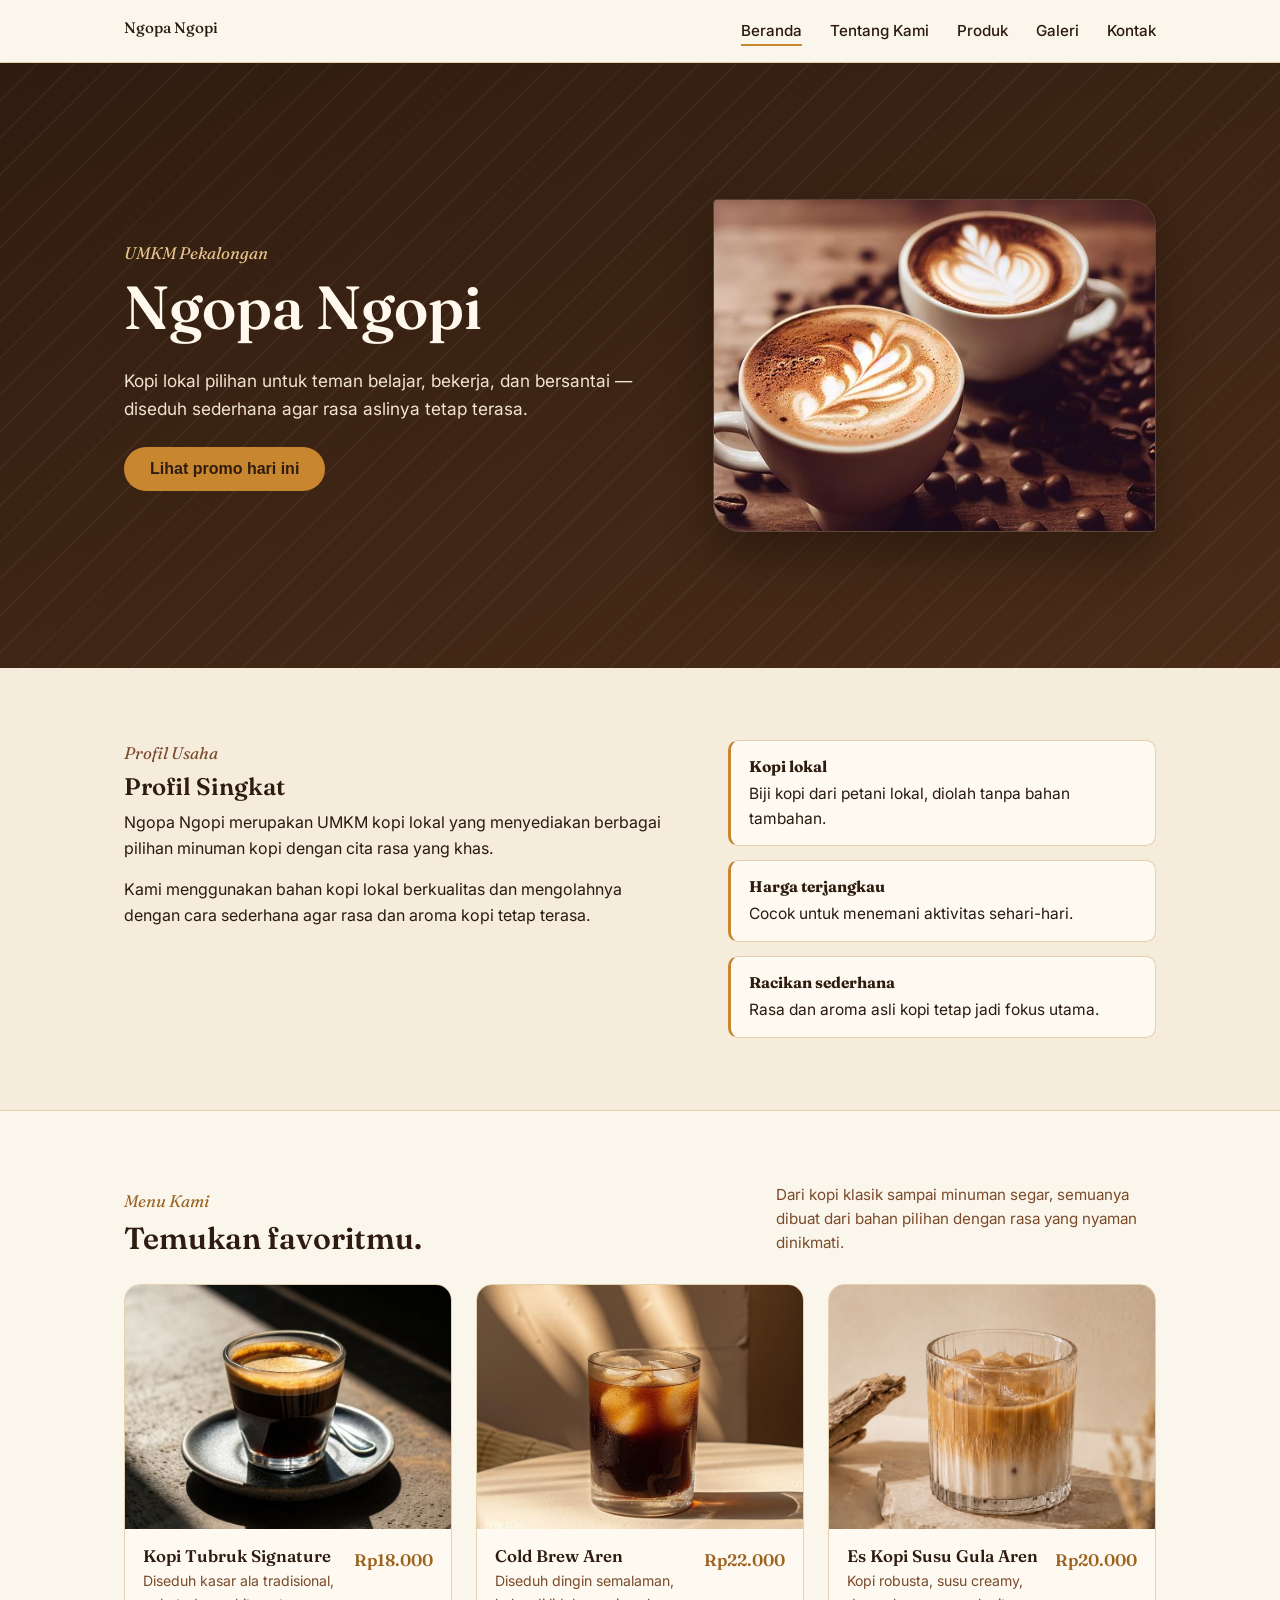
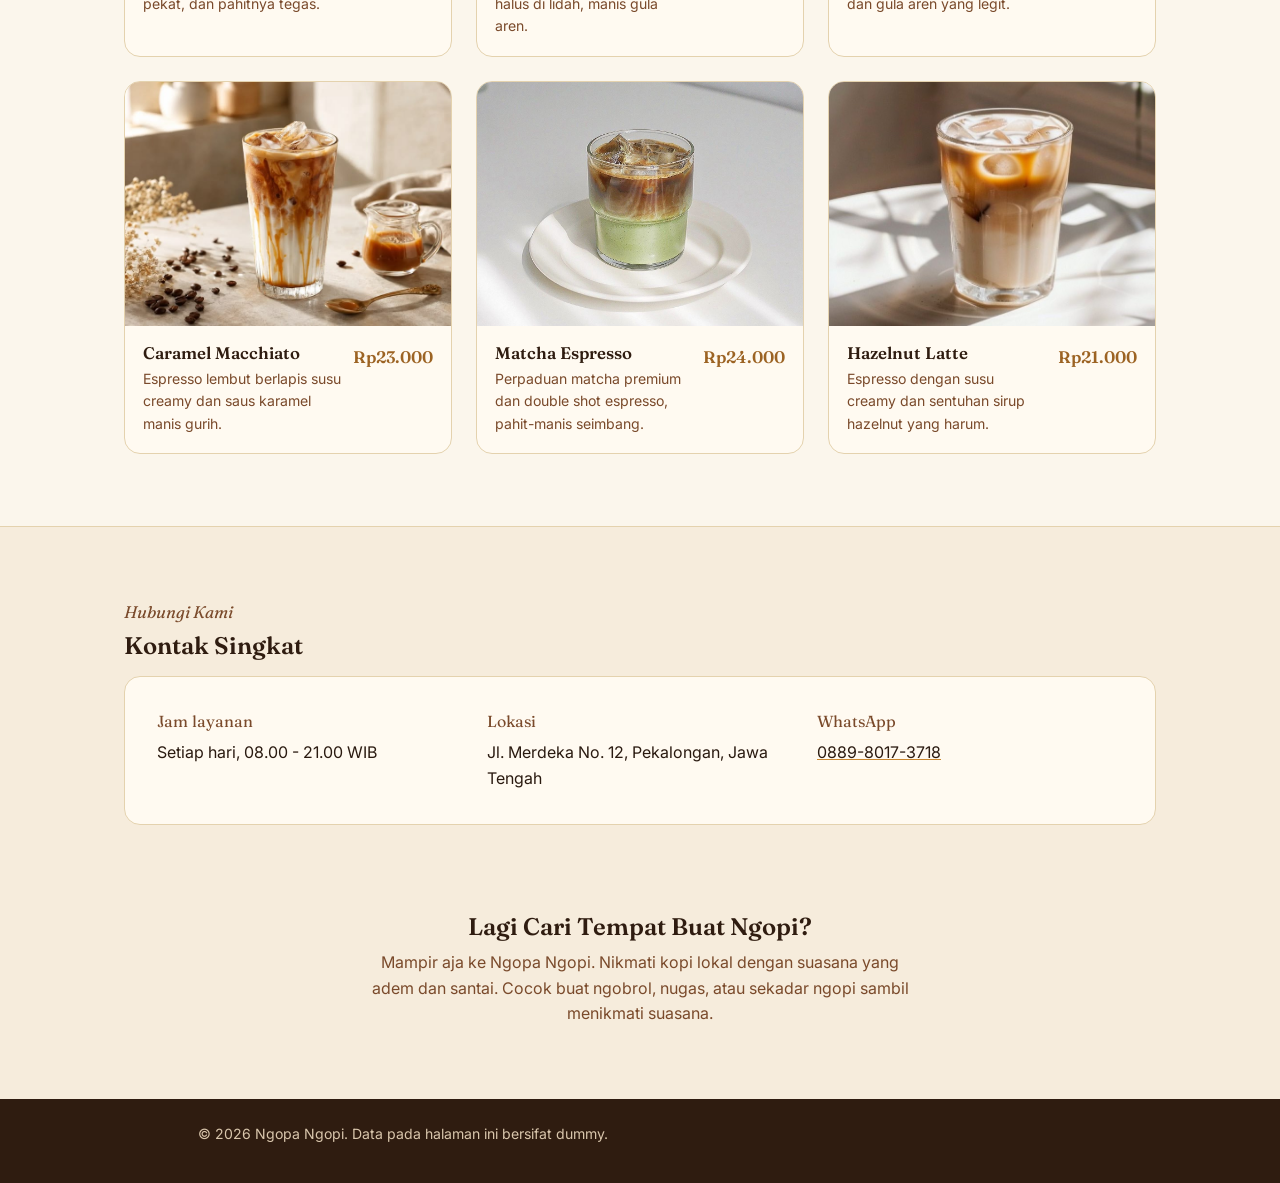
==== commit 6b89cb67: "feat(P04): Tambah Kontak dan Form.Js" ====
--- a/index.html
+++ b/index.html
@@ -8,7 +8,7 @@
       content="Ngopa Ngopi — kopi lokal UMKM Pekalongan untuk teman belajar, bekerja, dan bersantai."
     />
     <title>Ngopa Ngopi - Website UMKM</title>
-    <link rel="stylesheet" href="style.css" />
+    <link rel="stylesheet" href="css/style.css" />
   </head>
   <body>
 
@@ -20,6 +20,7 @@
           <li><a href="tentang.html">Tentang Kami</a></li>
           <li><a href="produk.html">Produk</a></li>
           <li><a href="galeri.html">Galeri</a></li>
+          <li><a href="kontak.html">Kontak</a></li>
         </ul>
       </nav>
     </header>
@@ -244,6 +245,6 @@
       </div>
     </footer>
 
-    <script src="script.js"></script>
+    <script src="js/script.js"></script>
   </body>
 </html>
--- a/css/style.css
+++ b/css/style.css
@@ -0,0 +1,1004 @@
+@import url("https://fonts.googleapis.com/css2?family=Fraunces:opsz,wght@9..144,400;9..144,500;9..144,600;9..144,700&family=Inter:wght@400;500;600&display=swap");
+
+:root {
+  --ink: #2a1a10;
+  --espresso: #2f1c10;
+  --espresso-soft: #4a2c18;
+  --roast: #7a4a2b;
+  --cream: #f6ecdc;
+  --cream-soft: #fbf6ec;
+  --card: #fffaf1;
+  --line: #e4d2ae;
+  --amber: #c8862f;
+  --amber-deep: #9c6323;
+  --paper: #fff8ec;
+
+  --font-display: "Fraunces", Georgia, serif;
+  --font-body: "Inter", system-ui, -apple-system, "Segoe UI", sans-serif;
+
+  --container: 1080px;
+  --radius-sm: 10px;
+  --radius-md: 16px;
+}
+
+* {
+  box-sizing: border-box;
+}
+
+html {
+  scroll-behavior: smooth;
+}
+
+@media (prefers-reduced-motion: reduce) {
+  html {
+    scroll-behavior: auto;
+  }
+  * {
+    animation-duration: 0.01ms !important;
+    transition-duration: 0.01ms !important;
+  }
+}
+
+body {
+  margin: 0;
+  background: var(--cream);
+  color: var(--ink);
+  font-family: var(--font-body);
+  line-height: 1.6;
+  -webkit-font-smoothing: antialiased;
+}
+
+h1,
+h2,
+h3 {
+  font-family: var(--font-display);
+  font-weight: 600;
+  line-height: 1.15;
+  margin: 0 0 0.4em;
+  color: var(--espresso);
+}
+
+p {
+  margin: 0 0 1em;
+  max-width: 62ch;
+}
+
+a {
+  color: inherit;
+}
+
+img {
+  max-width: 100%;
+  height: auto;
+  display: block;
+}
+
+figure {
+  margin: 0 0 24px;
+}
+
+figcaption {
+  margin-top: 8px;
+  color: var(--roast);
+}
+
+:focus-visible {
+  outline: 3px solid var(--amber);
+  outline-offset: 3px;
+}
+
+/* ---------- Skip link ---------- */
+
+.skip-link {
+  position: absolute;
+  left: -9999px;
+  top: 0;
+  background: var(--espresso);
+  color: var(--paper);
+  padding: 12px 18px;
+  border-radius: 0 0 8px 0;
+  z-index: 100;
+}
+
+.skip-link:focus {
+  left: 0;
+}
+
+/* ---------- Layout helpers ---------- */
+
+.page,
+.nav,
+.hero-inner,
+.section-inner,
+.footer-inner {
+  max-width: var(--container);
+  margin: 0 auto;
+  padding-left: 24px;
+  padding-right: 24px;
+}
+
+section {
+  padding: 72px 0;
+}
+
+.eyebrow {
+  font-family: var(--font-display);
+  font-style: italic;
+  font-size: 1.05rem;
+  color: var(--roast);
+  margin: 0 0 6px;
+}
+
+.eyebrow.dark {
+  color: var(--amber-deep);
+}
+
+/* ---------- Header / nav ---------- */
+
+.site-header {
+  position: sticky;
+  top: 0;
+  z-index: 20;
+  background: var(--cream-soft);
+  border-bottom: 1px solid var(--line);
+}
+
+.nav {
+  display: flex;
+  align-items: center;
+  justify-content: space-between;
+  gap: 24px;
+  padding-top: 16px;
+  padding-bottom: 16px;
+}
+
+.brand {
+  font-family: var(--font-display);
+  font-weight: 700;
+  font-size: 1.35rem;
+  text-decoration: none;
+  color: var(--espresso);
+}
+
+.nav ul {
+  list-style: none;
+  display: flex;
+  gap: 28px;
+  margin: 0;
+  padding: 0;
+  flex-wrap: wrap;
+}
+
+.nav a {
+  text-decoration: none;
+  color: var(--ink);
+  font-weight: 500;
+  font-size: 0.95rem;
+  padding-bottom: 4px;
+  border-bottom: 2px solid transparent;
+}
+
+.nav a:hover,
+.nav a[aria-current="page"] {
+  border-bottom-color: var(--amber);
+}
+
+/* ---------- Hero ---------- */
+
+.hero {
+  background:
+    repeating-linear-gradient(
+      135deg,
+      rgb(255 255 255 / 4%) 0px,
+      rgb(255 255 255 / 4%) 2px,
+      transparent 2px,
+      transparent 26px
+    ),
+    linear-gradient(160deg, var(--espresso) 0%, var(--espresso-soft) 100%);
+  color: var(--paper);
+}
+
+.hero-inner {
+  display: grid;
+  grid-template-columns: 1.1fr 0.9fr;
+  gap: 48px;
+  align-items: center;
+  padding-top: 64px;
+  padding-bottom: 64px;
+}
+
+.hero .eyebrow {
+  color: #e8c48c;
+}
+
+.hero h1 {
+  color: var(--paper);
+  font-size: clamp(2.6rem, 6vw, 3.8rem);
+}
+
+.hero .lead {
+  color: #f1e4d0;
+  font-size: 1.08rem;
+}
+
+.hero-figure {
+  border-radius: 4px 28px 4px 28px;
+  overflow: hidden;
+  border: 1px solid rgb(255 255 255 / 15%);
+  box-shadow: 0 24px 48px rgb(0 0 0 / 30%);
+  margin: 0;
+}
+
+.hero-figure img {
+  width: 100%;
+  height: 100%;
+  object-fit: cover;
+  aspect-ratio: 4 / 3;
+}
+
+.cta-button {
+  display: inline-block;
+  border: 0;
+  border-radius: 999px;
+  background: var(--amber);
+  color: var(--espresso);
+  padding: 13px 26px;
+  font-weight: 600;
+  font-size: 1rem;
+  cursor: pointer;
+  margin-top: 8px;
+  text-decoration: none;
+  transition: background 0.15s ease, transform 0.15s ease;
+}
+
+.cta-button:hover {
+  background: #dc9c43;
+  transform: translateY(-1px);
+}
+
+/* ---------- Profil ---------- */
+
+.profil-inner {
+  max-width: var(--container);
+  margin: 0 auto;
+  padding: 0 24px;
+  display: grid;
+  grid-template-columns: 1.3fr 1fr;
+  gap: 48px;
+  align-items: start;
+}
+
+.value-list {
+  list-style: none;
+  margin: 0;
+  padding: 0;
+  display: grid;
+  gap: 14px;
+}
+
+.value-list li {
+  background: var(--card);
+  border: 1px solid var(--line);
+  border-left: 3px solid var(--amber);
+  border-radius: var(--radius-sm);
+  padding: 14px 18px;
+  font-size: 0.97rem;
+}
+
+.value-list strong {
+  display: block;
+  font-family: var(--font-display);
+  color: var(--espresso);
+  margin-bottom: 2px;
+}
+
+/* ---------- Menu ---------- */
+
+#menu {
+  background: var(--cream-soft);
+  border-top: 1px solid var(--line);
+  border-bottom: 1px solid var(--line);
+}
+
+.heading {
+  display: flex;
+  justify-content: space-between;
+  align-items: flex-end;
+  gap: 40px;
+  flex-wrap: wrap;
+  margin-bottom: 28px;
+}
+
+.heading h2 {
+  font-size: 1.9rem;
+  margin: 0;
+}
+
+.heading .intro {
+  max-width: 38ch;
+  color: var(--roast);
+  font-size: 0.95rem;
+  margin: 0;
+}
+
+.filters {
+  display: flex;
+  gap: 10px;
+  flex-wrap: wrap;
+  margin-bottom: 32px;
+}
+
+.filter {
+  border: 1px solid var(--line);
+  background: var(--paper);
+  color: var(--ink);
+  font-family: var(--font-body);
+  font-size: 0.88rem;
+  font-weight: 500;
+  padding: 9px 18px;
+  border-radius: 999px;
+  cursor: pointer;
+  transition: background 0.15s ease, color 0.15s ease, border-color 0.15s ease;
+}
+
+.filter:hover {
+  border-color: var(--amber);
+}
+
+.filter.active {
+  background: var(--espresso);
+  border-color: var(--espresso);
+  color: var(--paper);
+}
+
+.menu-grid {
+  display: grid;
+  grid-template-columns: repeat(3, 1fr);
+  gap: 24px;
+}
+
+.card {
+  background: var(--card);
+  border: 1px solid var(--line);
+  border-radius: var(--radius-md);
+  overflow: hidden;
+}
+
+.card[hidden] {
+  display: none;
+}
+
+.pic {
+  position: relative;
+  aspect-ratio: 4 / 3;
+  overflow: hidden;
+}
+
+.pic img {
+  width: 100%;
+  height: 100%;
+  object-fit: cover;
+  filter: none;
+}
+
+.pic.raspberry {
+  background: none;
+}
+
+.badge {
+  position: absolute;
+  top: 12px;
+  left: 12px;
+  background: var(--paper);
+  color: var(--espresso);
+  font-size: 0.72rem;
+  font-weight: 600;
+  padding: 5px 11px;
+  border-radius: 999px;
+  z-index: 1;
+}
+
+.card-body {
+  display: flex;
+  align-items: flex-start;
+  justify-content: space-between;
+  gap: 12px;
+  padding: 18px;
+  margin: 0;
+}
+
+.card-body h3 {
+  font-size: 1.05rem;
+  margin: 0 0 4px;
+}
+
+.card-body p {
+  font-size: 0.88rem;
+  color: var(--roast);
+  margin: 0;
+  max-width: 26ch;
+}
+
+.card-body b {
+  flex-shrink: 0;
+  font-family: var(--font-display);
+  font-weight: 600;
+  font-size: 1.05rem;
+  color: var(--amber-deep);
+}
+
+/* ---------- Aside note ---------- */
+
+.aside-note {
+  max-width: var(--container);
+  margin: 0 auto;
+  padding: 0 24px 72px;
+  text-align: center;
+}
+
+.aside-note h2 {
+  font-size: 1.5rem;
+  margin: 0 0 10px;
+}
+
+.aside-note p {
+  max-width: 56ch;
+  margin: 0 auto;
+  color: var(--roast);
+}
+
+/* ---------- Kontak (ringkasan info, ex: di beranda) ---------- */
+
+.kontak-inner {
+  max-width: var(--container);
+  margin: 0 auto;
+  padding: 0 24px;
+}
+
+.kontak-card {
+  background: var(--card);
+  border: 1px solid var(--line);
+  border-radius: var(--radius-md);
+  padding: 32px;
+  display: grid;
+  grid-template-columns: repeat(3, 1fr);
+  gap: 24px;
+}
+
+.kontak-item dt {
+  font-family: var(--font-display);
+  color: var(--roast);
+  margin-bottom: 6px;
+}
+
+.kontak-item dd {
+  margin: 0;
+}
+
+.kontak-item a {
+  text-decoration: underline;
+  text-decoration-color: var(--amber);
+}
+
+/* ---------- Halaman "Tentang" ---------- */
+
+.page-intro {
+  background: var(--cream-soft);
+  border-bottom: 1px solid var(--line);
+}
+
+.page-intro-inner {
+  max-width: var(--container);
+  margin: 0 auto;
+  padding: 56px 24px;
+}
+
+.page-intro .page-intro-inner {
+  display: grid;
+  grid-template-columns: 1.2fr 1fr;
+  gap: 40px;
+  align-items: center;
+}
+
+.about-figure {
+  border-radius: 4px 28px 4px 28px;
+  overflow: hidden;
+  border: 1px solid var(--line);
+  margin: 0;
+  box-shadow: 0 20px 40px rgb(47 28 16 / 12%);
+}
+
+.about-figure img {
+  width: 100%;
+  aspect-ratio: 4 / 3;
+  object-fit: cover;
+}
+
+.about-list {
+  margin: 0;
+  padding: 0;
+  list-style: none;
+  display: grid;
+  gap: 12px;
+}
+
+.about-list li {
+  background: var(--card);
+  border: 1px solid var(--line);
+  border-left: 3px solid var(--amber);
+  border-radius: var(--radius-sm);
+  padding: 14px 18px;
+}
+
+/* ---------- Footer ---------- */
+
+.site-footer {
+  background: var(--espresso);
+  color: #d9c6ac;
+}
+
+.footer-inner {
+  max-width: var(--container);
+  margin: 0 auto;
+  padding: 24px;
+  text-align: center;
+  font-size: 0.88rem;
+}
+
+/* ---------- Halaman Produk ---------- */
+
+.produk-page section {
+  padding: 40px 0;
+}
+
+.produk-page section:first-child {
+  padding-top: 48px;
+  padding-bottom: 24px;
+}
+
+.produk-page section:last-child {
+  padding-bottom: 56px;
+}
+
+.produk-intro p {
+  color: var(--roast);
+}
+
+.kategori-list {
+  list-style: none;
+  margin: 0;
+  padding: 0;
+  display: grid;
+  grid-template-columns: repeat(auto-fit, minmax(220px, 1fr));
+  gap: 12px;
+}
+
+.kategori-list li {
+  background: var(--card);
+  border: 1px solid var(--line);
+  border-left: 3px solid var(--amber);
+  border-radius: var(--radius-sm);
+  padding: 12px 18px;
+  font-size: 0.95rem;
+}
+
+.kategori-list strong {
+  display: block;
+  font-family: var(--font-display);
+  color: var(--espresso);
+  margin-bottom: 2px;
+}
+
+.menu-baru-label,
+.menu-lain-label {
+  font-family: var(--font-display);
+  font-style: italic;
+  font-size: 1.05rem;
+  color: var(--roast);
+  margin: 0 0 14px;
+}
+
+.menu-grid-new {
+  margin-bottom: 40px;
+}
+
+.menu-grid-new .card {
+  display: grid;
+  grid-template-columns: 1.2fr 1fr;
+  border: 1px solid var(--amber);
+}
+
+.menu-grid-new .pic {
+  aspect-ratio: auto;
+  height: 100%;
+}
+
+.menu-grid-new .card-body {
+  flex-direction: column;
+  align-items: flex-start;
+  justify-content: center;
+  gap: 8px;
+  padding: 28px;
+}
+
+.menu-grid-new .card-body p {
+  max-width: 40ch;
+}
+
+.empty-state {
+  text-align: center;
+  color: var(--roast);
+  border: 1px dashed var(--line);
+  border-radius: var(--radius-md);
+  padding: 32px;
+}
+
+/* ---------- Tabel harga ---------- */
+
+.table-wrap {
+  background: var(--card);
+  border: 1px solid var(--line);
+  border-radius: var(--radius-md);
+  overflow: hidden;
+  overflow-x: auto;
+}
+
+.table-wrap table {
+  width: 100%;
+  border-collapse: collapse;
+  font-size: 0.95rem;
+}
+
+.table-wrap caption {
+  caption-side: top;
+  text-align: left;
+  font-family: var(--font-display);
+  font-style: italic;
+  color: var(--roast);
+  font-size: 0.85rem;
+  padding: 16px 20px 0;
+}
+
+.table-wrap thead th {
+  background: var(--espresso);
+  color: var(--paper);
+  font-family: var(--font-display);
+  font-weight: 600;
+  text-align: left;
+  padding: 14px 20px;
+  white-space: nowrap;
+}
+
+.table-wrap thead th:last-child,
+.table-wrap tbody td:last-child {
+  text-align: right;
+}
+
+.table-wrap tbody th,
+.table-wrap tbody td {
+  padding: 14px 20px;
+  border-top: 1px solid var(--line);
+  white-space: nowrap;
+}
+
+.table-wrap tbody th {
+  font-family: var(--font-body);
+  font-weight: 600;
+  text-align: left;
+  color: var(--ink);
+}
+
+.table-wrap tbody td:last-child {
+  font-family: var(--font-display);
+  font-weight: 600;
+  color: var(--amber-deep);
+}
+
+.table-wrap tbody tr:hover {
+  background: var(--cream-soft);
+}
+
+/* ---------- Halaman Galeri ---------- */
+
+.galeri-page section {
+  padding: 40px 0;
+}
+
+.galeri-page section:first-child {
+  padding-top: 48px;
+  padding-bottom: 24px;
+}
+
+.galeri-page section:last-child {
+  padding-bottom: 56px;
+}
+
+.galeri-intro p {
+  color: var(--roast);
+}
+
+.gallery-list {
+  display: grid;
+  grid-template-columns: repeat(3, 1fr);
+  gap: 24px;
+}
+
+.media-card {
+  background: var(--card);
+  border: 1px solid var(--line);
+  border-radius: var(--radius-md);
+  overflow: hidden;
+  margin: 0;
+}
+
+.media-card img {
+  width: 100%;
+  aspect-ratio: 4 / 3;
+  object-fit: cover;
+}
+
+.media-card figcaption {
+  padding: 14px 16px;
+  font-size: 0.88rem;
+  color: var(--roast);
+}
+
+.audio-card {
+  background: var(--card);
+  border: 1px solid var(--line);
+  border-radius: var(--radius-md);
+  padding: 24px;
+}
+
+.audio-card audio {
+  width: 100%;
+}
+
+/* ---------- Halaman Kontak (form) ---------- */
+
+.kontak-page .kontak-intro {
+  max-width: var(--container);
+  margin: 0 auto;
+  padding: 48px 24px 8px;
+}
+
+.kontak-page .kontak-intro p {
+  color: var(--roast);
+}
+
+.kontak-form-section {
+  max-width: var(--container);
+  margin: 0 auto;
+  padding: 32px 24px 64px;
+  display: grid;
+  grid-template-columns: 1.3fr 1fr;
+  gap: 24px;
+  align-items: start;
+}
+
+.form-card,
+.preview-card {
+  background: var(--card);
+  border: 1px solid var(--line);
+  border-radius: var(--radius-md);
+  padding: 28px;
+}
+
+.form-card h2,
+.preview-card h2 {
+  font-size: 1.25rem;
+  margin-bottom: 18px;
+}
+
+.field {
+  margin-bottom: 18px;
+}
+
+.field:last-of-type {
+  margin-bottom: 22px;
+}
+
+.field label,
+fieldset legend {
+  display: block;
+  margin-bottom: 6px;
+  font-family: var(--font-body);
+  font-weight: 600;
+  font-size: 0.92rem;
+  color: var(--espresso);
+}
+
+.field input[type="text"],
+.field input[type="email"],
+.field input[type="tel"],
+.field select,
+.field textarea {
+  width: 100%;
+  font-family: var(--font-body);
+  font-size: 0.95rem;
+  color: var(--ink);
+  background: var(--paper);
+  border: 1px solid var(--line);
+  border-radius: var(--radius-sm);
+  padding: 10px 14px;
+  transition: border-color 0.15s ease;
+}
+
+.field textarea {
+  resize: vertical;
+  min-height: 96px;
+}
+
+.field input:focus,
+.field select:focus,
+.field textarea:focus {
+  border-color: var(--amber);
+}
+
+fieldset {
+  border: 1px solid var(--line);
+  border-radius: var(--radius-sm);
+  margin: 0 0 18px;
+  padding: 14px 16px;
+}
+
+.radio-group {
+  display: flex;
+  flex-direction: column;
+  gap: 8px;
+  font-size: 0.92rem;
+}
+
+.radio-group label {
+  display: flex;
+  align-items: center;
+  gap: 8px;
+  font-weight: 400;
+  margin-bottom: 0;
+  color: var(--ink);
+}
+
+.kontak-form-section button.cta-button {
+  border: none;
+  width: 100%;
+  text-align: center;
+  margin-top: 0;
+}
+
+#preview-form {
+  padding: 16px;
+  white-space: pre-wrap;
+  background: var(--paper);
+  border: 1px solid var(--line);
+  border-radius: var(--radius-sm);
+  font-size: 0.88rem;
+  color: var(--ink);
+  min-height: 140px;
+  font-family: var(--font-body);
+}
+
+#preview-form.preview-error {
+  color: #b3261e;
+  background: #fdecea;
+  border-color: #f2b8b5;
+  font-weight: 600;
+}
+
+.field-invalid input[type="text"],
+.field-invalid input[type="email"],
+.field-invalid input[type="tel"],
+.field-invalid select,
+.field-invalid textarea {
+  border-color: #b3261e;
+  background: #fdecea;
+}
+
+fieldset.field-invalid {
+  border-color: #b3261e;
+  background: #fdecea;
+}
+
+fieldset.field-invalid legend {
+  color: #b3261e;
+}
+
+/* ---------- Responsive ---------- */
+
+@media (max-width: 820px) {
+  .hero-inner {
+    grid-template-columns: 1fr;
+  }
+
+  .hero-figure {
+    order: -1;
+  }
+
+  .profil-inner {
+    grid-template-columns: 1fr;
+  }
+
+  .page-intro .page-intro-inner {
+    grid-template-columns: 1fr;
+  }
+
+  .about-figure {
+    order: -1;
+  }
+
+  .menu-grid {
+    grid-template-columns: repeat(2, 1fr);
+  }
+
+  .menu-grid-new .card {
+    grid-template-columns: 1fr;
+  }
+
+  .menu-grid-new .pic {
+    aspect-ratio: 4 / 3;
+    height: auto;
+  }
+
+  .kontak-card {
+    grid-template-columns: 1fr;
+  }
+
+  .kontak-form-section {
+    grid-template-columns: 1fr;
+  }
+
+  .gallery-list {
+    grid-template-columns: repeat(2, 1fr);
+  }
+}
+
+@media (max-width: 640px) {
+  .menu-grid {
+    grid-template-columns: 1fr;
+  }
+
+  .gallery-list {
+    grid-template-columns: 1fr;
+  }
+
+  .heading {
+    align-items: flex-start;
+  }
+}
+
+@media (max-width: 560px) {
+  section {
+    padding: 48px 0;
+  }
+
+  .nav {
+    flex-direction: column;
+    align-items: flex-start;
+    gap: 12px;
+  }
+
+  .nav ul {
+    gap: 16px;
+  }
+
+  .produk-page section,
+  .galeri-page section {
+    padding: 28px 0;
+  }
+
+  .produk-page section:first-child,
+  .galeri-page section:first-child {
+    padding-top: 36px;
+  }
+}
+
+@media (max-width: 480px) {
+  .table-wrap table {
+    font-size: 0.88rem;
+  }
+
+  .table-wrap thead th,
+  .table-wrap tbody th,
+  .table-wrap tbody td {
+    padding: 12px 14px;
+  }
+}
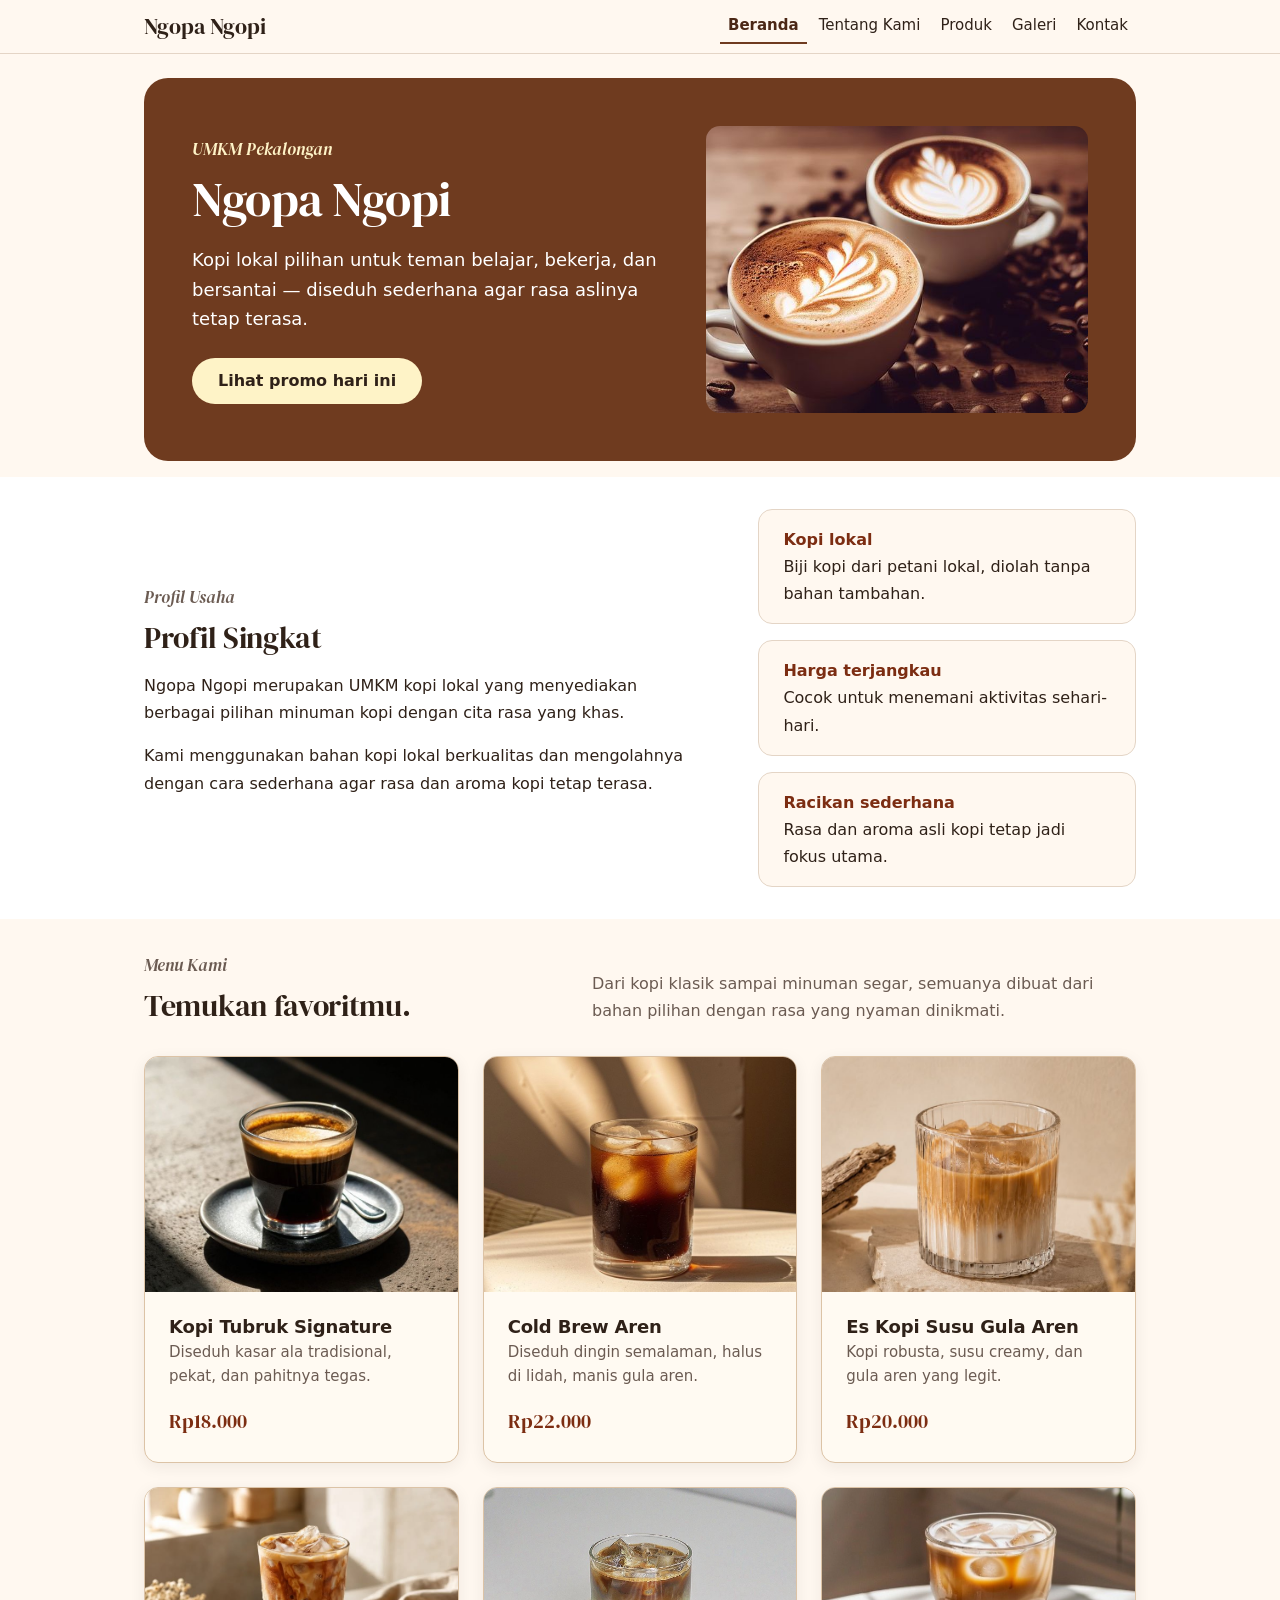
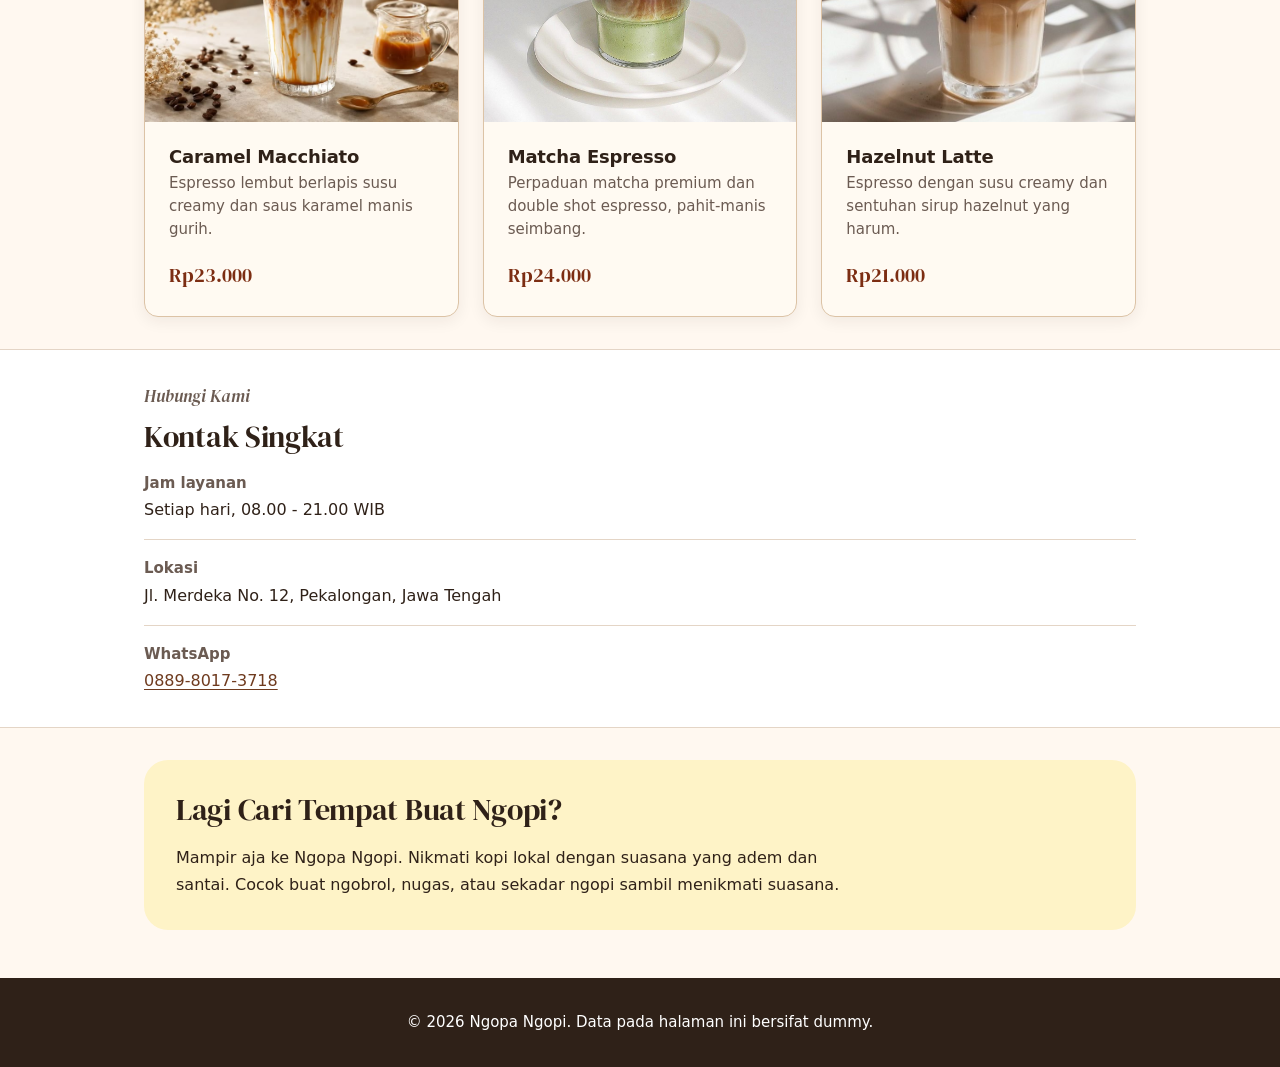
==== commit 36676b0a: "feat(P06) : Tambah Layout dengan Grid dan Flexbox" ====
--- a/index.html
+++ b/index.html
@@ -11,6 +11,7 @@
     <link rel="stylesheet" href="css/style.css" />
   </head>
   <body>
+    <a class="skip-link" href="#konten">Lewati ke konten utama</a>
 
     <header class="site-header">
       <nav class="nav" aria-label="Navigasi utama">
@@ -28,25 +29,22 @@
     <main id="konten">
       <!-- BERANDA -->
       <section id="beranda" class="hero" aria-labelledby="hero-title">
-        <div class="hero-inner">
-          <div>
-            <p class="eyebrow">UMKM Pekalongan</p>
-            <h1 id="hero-title">Ngopa Ngopi</h1>
-            <p class="lead">
-              Kopi lokal pilihan untuk teman belajar, bekerja, dan
-              bersantai — diseduh sederhana agar rasa aslinya tetap terasa.
-            </p>
-            <button id="promoButton" type="button" class="cta-button">
-              Lihat promo hari ini
-            </button>
-          </div>
-          <figure class="hero-figure">
-            <img
-              src="assets/images/beranda.jpg"
-              alt="Gambar Coffe Latte"
-            />
-          </figure>
-        </div>
+        <div class="hero-content">
+          <p class="eyebrow">UMKM Pekalongan</p>
+          <h1 id="hero-title">Ngopa Ngopi</h1>
+          <p class="lead">
+            Kopi lokal pilihan untuk teman belajar, bekerja, dan
+            bersantai — diseduh sederhana agar rasa aslinya tetap terasa.
+          </p>
+          <button id="promoButton" type="button" class="cta-button">
+            Lihat promo hari ini
+          </button>
+        </div>
+        <img
+          class="hero-image"
+          src="assets/images/beranda.jpg"
+          alt="Segelas Coffee Latte Ngopa Ngopi"
+        />
       </section>
 
       <!-- PROFIL SINGKAT -->
--- a/css/style.css
+++ b/css/style.css
@@ -1,1004 +1,670 @@
-@import url("https://fonts.googleapis.com/css2?family=Fraunces:opsz,wght@9..144,400;9..144,500;9..144,600;9..144,700&family=Inter:wght@400;500;600&display=swap");
-
+@import url("https://fonts.googleapis.com/css2?family=DM+Serif+Display:ital@0;1&display=swap");
+
+/* 1. DESIGN TOKENS */
 :root {
-  --ink: #2a1a10;
-  --espresso: #2f1c10;
-  --espresso-soft: #4a2c18;
-  --roast: #7a4a2b;
-  --cream: #f6ecdc;
-  --cream-soft: #fbf6ec;
-  --card: #fffaf1;
-  --line: #e4d2ae;
-  --amber: #c8862f;
-  --amber-deep: #9c6323;
-  --paper: #fff8ec;
-
-  --font-display: "Fraunces", Georgia, serif;
-  --font-body: "Inter", system-ui, -apple-system, "Segoe UI", sans-serif;
-
-  --container: 1080px;
-  --radius-sm: 10px;
-  --radius-md: 16px;
-}
-
-* {
-  box-sizing: border-box;
-}
+  /* Brand */
+  --color-brand-primary: #6f3b1f;
+  --color-brand-primary-strong: #4b2715;
+
+  /* Teks */
+  --color-text-default: #2f2118;
+  --color-text-muted: #6b5b52;
+  --color-text-accent: #7c2d12;
+  --color-text-on-brand: #ffffff;
+  --color-text-on-brand-soft: #fef3c7;
+
+  /* Background */
+  --color-bg-page: #fff8f0;
+  --color-bg-surface: #ffffff;
+  --color-bg-interactive: #6f3b1f;
+  --color-bg-interactive-hover: #4b2715;
+  --color-bg-highlight: #fef3c7;
+  --color-bg-badge: #9a3412;
+
+  /* Border & fokus */
+  --color-border-default: #e4d5c6;
+  --color-border-focus: #1d4ed8;
+  --color-border-focus-inverse: #fde68a;
+
+  /* Spacing */
+  --spacing-xs: 0.25rem;
+  --spacing-sm: 0.5rem;
+  --spacing-md: 1rem;
+  --spacing-lg: 1.5rem;
+  --spacing-xl: 2rem;
+  --spacing-2xl: 3rem;
+
+  /* Radius */
+  --radius-sm: 0.5rem;
+  --radius-md: 0.875rem;
+  --radius-lg: 1.5rem;
+
+  /* Lain-lain */
+  --shadow-card: 0 0.25rem 1rem rgb(47 33 24 / 0.07);
+  --shadow-header: 0 1px 0 var(--color-border-default);
+  --container-width: 62rem;
+
+  /* Gaya tampilan baru */
+  --font-display: "DM Serif Display", Georgia, "Times New Roman", serif;
+  --color-bg-section-alt: #f7ecdc;
+  --color-bg-card: #fffaf2;
+  --color-border-card: #dcc3a6;
+  --color-accent-line: #c2813a;
+}
+
+
+/* 2. RESET & BASE */
+*,
+*::before,
+*::after { box-sizing: border-box; }
 
 html {
-  scroll-behavior: smooth;
-}
-
-@media (prefers-reduced-motion: reduce) {
-  html {
-    scroll-behavior: auto;
-  }
-  * {
-    animation-duration: 0.01ms !important;
-    transition-duration: 0.01ms !important;
-  }
+  color-scheme: light;
 }
 
 body {
   margin: 0;
-  background: var(--cream);
-  color: var(--ink);
-  font-family: var(--font-body);
-  line-height: 1.6;
+  color: var(--color-text-default);
+  background: var(--color-bg-page);
+  font-family: system-ui, -apple-system, BlinkMacSystemFont, "Segoe UI", sans-serif;
+  font-size: 1rem;
+  line-height: 1.7;
   -webkit-font-smoothing: antialiased;
 }
 
-h1,
-h2,
-h3 {
+img { max-width: 100%; height: auto; }
+figure { margin: 0; }
+figcaption { margin-top: var(--spacing-sm); color: var(--color-text-muted); font-size: 0.9375rem; line-height: 1.55; }
+
+a { color: var(--color-brand-primary); text-underline-offset: 0.2em; }
+a:hover { color: var(--color-brand-primary-strong); }
+
+h1, h2, h3 { line-height: 1.2; text-wrap: balance; letter-spacing: -0.01em; }
+h1, h2 { font-family: var(--font-display); font-weight: 400; }
+h3 { font-weight: 700; }
+h1 { font-size: clamp(2rem, 6vw, 3rem); margin-block: 0 var(--spacing-md); }
+h2 { font-size: clamp(1.5rem, 3.5vw, 1.875rem); margin-block: 0 var(--spacing-md); }
+p, li { max-width: 68ch; }
+p { margin-block: 0 var(--spacing-md); }
+
+.eyebrow {
+  margin: 0 0 var(--spacing-sm);
+  color: var(--color-text-muted);
   font-family: var(--font-display);
-  font-weight: 600;
-  line-height: 1.15;
-  margin: 0 0 0.4em;
-  color: var(--espresso);
-}
-
-p {
-  margin: 0 0 1em;
-  max-width: 62ch;
-}
-
-a {
-  color: inherit;
-}
-
-img {
-  max-width: 100%;
-  height: auto;
-  display: block;
-}
-
-figure {
-  margin: 0 0 24px;
-}
-
-figcaption {
-  margin-top: 8px;
-  color: var(--roast);
-}
-
+  font-size: 1.0625rem;
+  font-style: italic;
+  font-weight: 400;
+  letter-spacing: 0;
+  text-transform: none;
+}
+
+
+/* 3. AKSESIBILITAS: FOCUS INDICATOR & SKIP LINK */
 :focus-visible {
-  outline: 3px solid var(--amber);
+  outline: 3px solid var(--color-border-focus);
   outline-offset: 3px;
 }
 
-/* ---------- Skip link ---------- */
+.hero :focus-visible,
+.produk-intro :focus-visible,
+.galeri-intro :focus-visible,
+.kontak-intro :focus-visible,
+.site-footer :focus-visible,
+.skip-link:focus-visible {
+  outline-color: var(--color-border-focus-inverse);
+}
+
+.field input:focus-visible,
+.field select:focus-visible,
+.field textarea:focus-visible {
+  border-color: var(--color-border-focus);
+  outline-offset: 1px;
+}
 
 .skip-link {
   position: absolute;
-  left: -9999px;
-  top: 0;
-  background: var(--espresso);
-  color: var(--paper);
-  padding: 12px 18px;
-  border-radius: 0 0 8px 0;
+  top: -5rem;
+  left: var(--spacing-md);
   z-index: 100;
-}
-
-.skip-link:focus {
-  left: 0;
-}
-
-/* ---------- Layout helpers ---------- */
-
+  padding: var(--spacing-sm) var(--spacing-md);
+  color: var(--color-text-on-brand);
+  background: var(--color-text-default);
+  border-radius: var(--radius-sm);
+}
+.skip-link:focus { top: var(--spacing-md); }
+
+
+/* 4. LAYOUT */
+.site-header {
+  padding: var(--spacing-sm) var(--spacing-lg);
+  background: var(--color-bg-page);
+  border-bottom: 1px solid var(--color-border-default);
+}
+
+.nav,
 .page,
-.nav,
-.hero-inner,
+.profil-inner,
 .section-inner,
+.kontak-inner,
+.page-intro-inner,
 .footer-inner {
-  max-width: var(--container);
-  margin: 0 auto;
-  padding-left: 24px;
-  padding-right: 24px;
-}
-
-section {
-  padding: 72px 0;
-}
-
-.eyebrow {
-  font-family: var(--font-display);
-  font-style: italic;
-  font-size: 1.05rem;
-  color: var(--roast);
-  margin: 0 0 6px;
-}
-
-.eyebrow.dark {
-  color: var(--amber-deep);
-}
-
-/* ---------- Header / nav ---------- */
-
-.site-header {
-  position: sticky;
-  top: 0;
-  z-index: 20;
-  background: var(--cream-soft);
-  border-bottom: 1px solid var(--line);
-}
-
+  width: min(100% - 2rem, var(--container-width));
+  margin-inline: auto;
+}
+
+/* Navigasi */
 .nav {
   display: flex;
+  gap: var(--spacing-md);
+  flex-wrap: wrap;
   align-items: center;
   justify-content: space-between;
-  gap: 24px;
-  padding-top: 16px;
-  padding-bottom: 16px;
-}
-
+}
 .brand {
+  color: var(--color-text-default);
   font-family: var(--font-display);
+  font-size: 1.375rem;
+  font-weight: 400;
+  text-decoration: none;
+}
+.brand:hover { color: var(--color-brand-primary); }
+.nav ul {
+  display: flex;
+  flex-wrap: wrap;
+  gap: var(--spacing-xs);
+  padding: 0;
+  margin: 0;
+  list-style: none;
+}
+.nav li { max-width: none; }
+.nav ul a {
+  display: inline-block;
+  padding: var(--spacing-xs) var(--spacing-sm);
+  color: var(--color-text-default);
+  font-size: 0.9375rem;
+  font-weight: 500;
+  text-decoration: none;
+  border-bottom: 2px solid transparent;
+  transition: border-color 0.15s ease;
+}
+.nav ul a:hover { border-bottom-color: var(--color-brand-primary); }
+.nav a[aria-current="page"] {
+  color: var(--color-brand-primary-strong);
   font-weight: 700;
-  font-size: 1.35rem;
+  border-bottom-color: var(--color-brand-primary);
+}
+
+.page { padding-block: var(--spacing-xl); }
+main > section { padding-block: var(--spacing-xl); }
+
+/* Profil: dua kolom */
+.profil-inner {
+  display: grid;
+  grid-template-columns: minmax(0, 1.2fr) minmax(0, 0.8fr);
+  gap: var(--spacing-2xl);
+  align-items: center;
+}
+
+
+/* 5. KOMPONEN */
+
+/* ---- 5a. HERO ---- */
+.hero {
+  display: grid;
+  grid-template-columns: minmax(0, 1.1fr) minmax(0, 0.9fr);
+  grid-template-areas: "content image";
+  gap: var(--spacing-2xl);
+  align-items: center;
+  width: min(100% - 2rem, var(--container-width));
+  margin: var(--spacing-lg) auto var(--spacing-md);
+  padding: clamp(1.5rem, 5vw, 3rem);
+  color: var(--color-text-on-brand);
+  background: var(--color-brand-primary);
+  border-radius: var(--radius-lg);
+}
+.hero .eyebrow { color: var(--color-text-on-brand-soft); }
+.hero .lead { margin: 0 0 var(--spacing-lg); font-size: 1.125rem; line-height: 1.65; }
+.hero-content { grid-area: content; }
+.hero-image {
+  grid-area: image;
+  display: block;
+  width: 100%;
+  aspect-ratio: 4 / 3;
+  object-fit: cover;
+  border-radius: var(--radius-md);
+}
+
+/* ---- 5b. BUTTON ---- */
+.button,
+.cta-button,
+button {
+  display: inline-block;
+  padding: 0.625rem var(--spacing-lg);
+  color: var(--color-text-on-brand);
+  font: inherit;
+  font-weight: 700;
+  line-height: 1.4;
+  text-align: center;
   text-decoration: none;
-  color: var(--espresso);
-}
-
-.nav ul {
-  list-style: none;
-  display: flex;
-  gap: 28px;
-  margin: 0;
-  padding: 0;
-  flex-wrap: wrap;
-}
-
-.nav a {
-  text-decoration: none;
-  color: var(--ink);
-  font-weight: 500;
-  font-size: 0.95rem;
-  padding-bottom: 4px;
-  border-bottom: 2px solid transparent;
-}
-
-.nav a:hover,
-.nav a[aria-current="page"] {
-  border-bottom-color: var(--amber);
-}
-
-/* ---------- Hero ---------- */
-
-.hero {
-  background:
-    repeating-linear-gradient(
-      135deg,
-      rgb(255 255 255 / 4%) 0px,
-      rgb(255 255 255 / 4%) 2px,
-      transparent 2px,
-      transparent 26px
-    ),
-    linear-gradient(160deg, var(--espresso) 0%, var(--espresso-soft) 100%);
-  color: var(--paper);
-}
-
-.hero-inner {
+  cursor: pointer;
+  background: var(--color-bg-interactive);
+  border: 2px solid transparent;
+  border-radius: 999px;
+  transition: background-color 0.15s ease;
+}
+.button:hover,
+.cta-button:hover,
+button:hover {
+  color: var(--color-text-on-brand);
+  background: var(--color-bg-interactive-hover);
+}
+
+/* Tombol di atas hero (latar brand): terang di atas gelap */
+.hero .cta-button,
+.hero button {
+  color: var(--color-text-default);
+  background: var(--color-bg-highlight);
+}
+.hero .cta-button:hover,
+.hero button:hover {
+  color: var(--color-text-default);
+  background: var(--color-border-focus-inverse);
+}
+
+/* ---- 5c. CARD + BADGE ---- */
+.card,
+.product-card,
+.media-card,
+.form-card,
+.preview-card {
+  background: var(--color-bg-surface);
+  border: 1px solid var(--color-border-default);
+  border-radius: var(--radius-md);
+  box-shadow: var(--shadow-card);
+  overflow: hidden;
+}
+.product-card,
+.form-card,
+.preview-card { padding: var(--spacing-lg); }
+.media-card { padding: var(--spacing-md); }
+
+/* Grid daftar kartu */
+.menu-grid,
+.product-grid,
+.gallery-grid {
   display: grid;
-  grid-template-columns: 1.1fr 0.9fr;
-  gap: 48px;
-  align-items: center;
-  padding-top: 64px;
-  padding-bottom: 64px;
-}
-
-.hero .eyebrow {
-  color: #e8c48c;
-}
-
-.hero h1 {
-  color: var(--paper);
-  font-size: clamp(2.6rem, 6vw, 3.8rem);
-}
-
-.hero .lead {
-  color: #f1e4d0;
-  font-size: 1.08rem;
-}
-
-.hero-figure {
-  border-radius: 4px 28px 4px 28px;
-  overflow: hidden;
-  border: 1px solid rgb(255 255 255 / 15%);
-  box-shadow: 0 24px 48px rgb(0 0 0 / 30%);
-  margin: 0;
-}
-
-.hero-figure img {
-  width: 100%;
-  height: 100%;
-  object-fit: cover;
-  aspect-ratio: 4 / 3;
-}
-
-.cta-button {
-  display: inline-block;
-  border: 0;
-  border-radius: 999px;
-  background: var(--amber);
-  color: var(--espresso);
-  padding: 13px 26px;
-  font-weight: 600;
-  font-size: 1rem;
-  cursor: pointer;
-  margin-top: 8px;
-  text-decoration: none;
-  transition: background 0.15s ease, transform 0.15s ease;
-}
-
-.cta-button:hover {
-  background: #dc9c43;
-  transform: translateY(-1px);
-}
-
-/* ---------- Profil ---------- */
-
-.profil-inner {
-  max-width: var(--container);
-  margin: 0 auto;
-  padding: 0 24px;
-  display: grid;
-  grid-template-columns: 1.3fr 1fr;
-  gap: 48px;
-  align-items: start;
-}
-
-.value-list {
-  list-style: none;
-  margin: 0;
-  padding: 0;
-  display: grid;
-  gap: 14px;
-}
-
-.value-list li {
-  background: var(--card);
-  border: 1px solid var(--line);
-  border-left: 3px solid var(--amber);
-  border-radius: var(--radius-sm);
-  padding: 14px 18px;
-  font-size: 0.97rem;
-}
-
-.value-list strong {
-  display: block;
-  font-family: var(--font-display);
-  color: var(--espresso);
-  margin-bottom: 2px;
-}
-
-/* ---------- Menu ---------- */
-
-#menu {
-  background: var(--cream-soft);
-  border-top: 1px solid var(--line);
-  border-bottom: 1px solid var(--line);
-}
-
-.heading {
-  display: flex;
-  justify-content: space-between;
-  align-items: flex-end;
-  gap: 40px;
-  flex-wrap: wrap;
-  margin-bottom: 28px;
-}
-
-.heading h2 {
-  font-size: 1.9rem;
-  margin: 0;
-}
-
-.heading .intro {
-  max-width: 38ch;
-  color: var(--roast);
-  font-size: 0.95rem;
-  margin: 0;
-}
-
-.filters {
-  display: flex;
-  gap: 10px;
-  flex-wrap: wrap;
-  margin-bottom: 32px;
-}
-
-.filter {
-  border: 1px solid var(--line);
-  background: var(--paper);
-  color: var(--ink);
-  font-family: var(--font-body);
-  font-size: 0.88rem;
-  font-weight: 500;
-  padding: 9px 18px;
-  border-radius: 999px;
-  cursor: pointer;
-  transition: background 0.15s ease, color 0.15s ease, border-color 0.15s ease;
-}
-
-.filter:hover {
-  border-color: var(--amber);
-}
-
-.filter.active {
-  background: var(--espresso);
-  border-color: var(--espresso);
-  color: var(--paper);
-}
-
-.menu-grid {
-  display: grid;
-  grid-template-columns: repeat(3, 1fr);
-  gap: 24px;
-}
-
-.card {
-  background: var(--card);
-  border: 1px solid var(--line);
-  border-radius: var(--radius-md);
-  overflow: hidden;
-}
-
-.card[hidden] {
-  display: none;
-}
-
+  grid-template-columns: repeat(3, minmax(0, 1fr));
+  gap: var(--spacing-lg);
+}
+.gallery-grid { grid-template-columns: repeat(2, minmax(0, 1fr)); }
+
+/* Produk baru: Grid satu kolom selebar 26rem */
+.menu-grid.menu-grid-new { grid-template-columns: minmax(0, 26rem); }
+
+/* Produk baru: lebih besar dari kartu lain, foto ukuran asli, teks di bawah foto */
+.menu-grid-new .pic {
+  aspect-ratio: auto;
+  background: var(--color-bg-surface);
+}
+.menu-grid-new .pic img {
+  height: auto;
+  object-fit: contain;
+}
+.menu-grid-new .card-body {
+  gap: var(--spacing-md);
+  padding: var(--spacing-lg);
+}
+.menu-grid-new .card-body h3 { font-size: 1.125rem; }
+.menu-grid-new .card-body b { font-size: 1.5rem; }
+
+/* Positioning: .pic = containing block untuk .badge (position: absolute) */
 .pic {
   position: relative;
   aspect-ratio: 4 / 3;
   overflow: hidden;
-}
-
+  background: var(--color-bg-highlight);
+}
 .pic img {
+  display: block;
   width: 100%;
   height: 100%;
   object-fit: cover;
-  filter: none;
-}
-
-.pic.raspberry {
-  background: none;
-}
-
-.badge {
-  position: absolute;
-  top: 12px;
-  left: 12px;
-  background: var(--paper);
-  color: var(--espresso);
-  font-size: 0.72rem;
-  font-weight: 600;
-  padding: 5px 11px;
-  border-radius: 999px;
-  z-index: 1;
-}
-
+}
+.card {
+  display: flex;
+  flex-direction: column;
+  background: var(--color-bg-card);
+  border-color: var(--color-border-card);
+}
 .card-body {
   display: flex;
-  align-items: flex-start;
+  flex: 1;
+  flex-direction: column;
   justify-content: space-between;
-  gap: 12px;
-  padding: 18px;
-  margin: 0;
-}
-
-.card-body h3 {
-  font-size: 1.05rem;
-  margin: 0 0 4px;
-}
-
-.card-body p {
-  font-size: 0.88rem;
-  color: var(--roast);
-  margin: 0;
-  max-width: 26ch;
-}
-
-.card-body b {
-  flex-shrink: 0;
+  gap: var(--spacing-md);
+  padding: var(--spacing-lg);
+}
+.card-body h3 { margin: 0 0 var(--spacing-xs); font-size: 1.125rem; }
+.card-body p { margin: 0; color: var(--color-text-muted); font-size: 0.9375rem; line-height: 1.55; }
+.card-body b,
+.price {
+  display: block;
+  color: var(--color-text-accent);
   font-family: var(--font-display);
-  font-weight: 600;
-  font-size: 1.05rem;
-  color: var(--amber-deep);
-}
-
-/* ---------- Aside note ---------- */
-
-.aside-note {
-  max-width: var(--container);
-  margin: 0 auto;
-  padding: 0 24px 72px;
-  text-align: center;
-}
-
-.aside-note h2 {
-  font-size: 1.5rem;
-  margin: 0 0 10px;
-}
-
-.aside-note p {
-  max-width: 56ch;
-  margin: 0 auto;
-  color: var(--roast);
-}
-
-/* ---------- Kontak (ringkasan info, ex: di beranda) ---------- */
-
-.kontak-inner {
-  max-width: var(--container);
-  margin: 0 auto;
-  padding: 0 24px;
-}
-
-.kontak-card {
-  background: var(--card);
-  border: 1px solid var(--line);
-  border-radius: var(--radius-md);
-  padding: 32px;
-  display: grid;
-  grid-template-columns: repeat(3, 1fr);
-  gap: 24px;
-}
-
-.kontak-item dt {
-  font-family: var(--font-display);
-  color: var(--roast);
-  margin-bottom: 6px;
-}
-
-.kontak-item dd {
-  margin: 0;
-}
-
-.kontak-item a {
-  text-decoration: underline;
-  text-decoration-color: var(--amber);
-}
-
-/* ---------- Halaman "Tentang" ---------- */
-
-.page-intro {
-  background: var(--cream-soft);
-  border-bottom: 1px solid var(--line);
-}
-
-.page-intro-inner {
-  max-width: var(--container);
-  margin: 0 auto;
-  padding: 56px 24px;
-}
-
-.page-intro .page-intro-inner {
-  display: grid;
-  grid-template-columns: 1.2fr 1fr;
-  gap: 40px;
-  align-items: center;
-}
-
-.about-figure {
-  border-radius: 4px 28px 4px 28px;
-  overflow: hidden;
-  border: 1px solid var(--line);
-  margin: 0;
-  box-shadow: 0 20px 40px rgb(47 28 16 / 12%);
-}
-
-.about-figure img {
+  font-size: 1.25rem;
+  font-weight: 400;
+}
+
+.product-thumb {
+  display: none; /* Produk Pilihan tanpa gambar */
   width: 100%;
   aspect-ratio: 4 / 3;
   object-fit: cover;
-}
-
-.about-list {
-  margin: 0;
-  padding: 0;
-  list-style: none;
-  display: grid;
-  gap: 12px;
-}
-
-.about-list li {
-  background: var(--card);
-  border: 1px solid var(--line);
-  border-left: 3px solid var(--amber);
   border-radius: var(--radius-sm);
-  padding: 14px 18px;
-}
-
-/* ---------- Footer ---------- */
-
-.site-footer {
-  background: var(--espresso);
-  color: #d9c6ac;
-}
-
-.footer-inner {
-  max-width: var(--container);
-  margin: 0 auto;
-  padding: 24px;
-  text-align: center;
-  font-size: 0.88rem;
-}
-
-/* ---------- Halaman Produk ---------- */
-
-.produk-page section {
-  padding: 40px 0;
-}
-
-.produk-page section:first-child {
-  padding-top: 48px;
-  padding-bottom: 24px;
-}
-
-.produk-page section:last-child {
-  padding-bottom: 56px;
-}
-
-.produk-intro p {
-  color: var(--roast);
-}
-
-.kategori-list {
-  list-style: none;
-  margin: 0;
-  padding: 0;
-  display: grid;
-  grid-template-columns: repeat(auto-fit, minmax(220px, 1fr));
-  gap: 12px;
-}
-
-.kategori-list li {
-  background: var(--card);
-  border: 1px solid var(--line);
-  border-left: 3px solid var(--amber);
-  border-radius: var(--radius-sm);
-  padding: 12px 18px;
-  font-size: 0.95rem;
-}
-
-.kategori-list strong {
+}
+.media-card img {
   display: block;
-  font-family: var(--font-display);
-  color: var(--espresso);
-  margin-bottom: 2px;
-}
-
-.menu-baru-label,
-.menu-lain-label {
-  font-family: var(--font-display);
-  font-style: italic;
-  font-size: 1.05rem;
-  color: var(--roast);
-  margin: 0 0 14px;
-}
-
-.menu-grid-new {
-  margin-bottom: 40px;
-}
-
-.menu-grid-new .card {
-  display: grid;
-  grid-template-columns: 1.2fr 1fr;
-  border: 1px solid var(--amber);
-}
-
-.menu-grid-new .pic {
-  aspect-ratio: auto;
-  height: 100%;
-}
-
-.menu-grid-new .card-body {
-  flex-direction: column;
-  align-items: flex-start;
-  justify-content: center;
-  gap: 8px;
-  padding: 28px;
-}
-
-.menu-grid-new .card-body p {
-  max-width: 40ch;
-}
-
-.empty-state {
-  text-align: center;
-  color: var(--roast);
-  border: 1px dashed var(--line);
-  border-radius: var(--radius-md);
-  padding: 32px;
-}
-
-/* ---------- Tabel harga ---------- */
-
-.table-wrap {
-  background: var(--card);
-  border: 1px solid var(--line);
-  border-radius: var(--radius-md);
-  overflow: hidden;
-  overflow-x: auto;
-}
-
-.table-wrap table {
-  width: 100%;
-  border-collapse: collapse;
-  font-size: 0.95rem;
-}
-
-.table-wrap caption {
-  caption-side: top;
-  text-align: left;
-  font-family: var(--font-display);
-  font-style: italic;
-  color: var(--roast);
-  font-size: 0.85rem;
-  padding: 16px 20px 0;
-}
-
-.table-wrap thead th {
-  background: var(--espresso);
-  color: var(--paper);
-  font-family: var(--font-display);
-  font-weight: 600;
-  text-align: left;
-  padding: 14px 20px;
-  white-space: nowrap;
-}
-
-.table-wrap thead th:last-child,
-.table-wrap tbody td:last-child {
-  text-align: right;
-}
-
-.table-wrap tbody th,
-.table-wrap tbody td {
-  padding: 14px 20px;
-  border-top: 1px solid var(--line);
-  white-space: nowrap;
-}
-
-.table-wrap tbody th {
-  font-family: var(--font-body);
-  font-weight: 600;
-  text-align: left;
-  color: var(--ink);
-}
-
-.table-wrap tbody td:last-child {
-  font-family: var(--font-display);
-  font-weight: 600;
-  color: var(--amber-deep);
-}
-
-.table-wrap tbody tr:hover {
-  background: var(--cream-soft);
-}
-
-/* ---------- Halaman Galeri ---------- */
-
-.galeri-page section {
-  padding: 40px 0;
-}
-
-.galeri-page section:first-child {
-  padding-top: 48px;
-  padding-bottom: 24px;
-}
-
-.galeri-page section:last-child {
-  padding-bottom: 56px;
-}
-
-.galeri-intro p {
-  color: var(--roast);
-}
-
-.gallery-list {
-  display: grid;
-  grid-template-columns: repeat(3, 1fr);
-  gap: 24px;
-}
-
-.media-card {
-  background: var(--card);
-  border: 1px solid var(--line);
-  border-radius: var(--radius-md);
-  overflow: hidden;
-  margin: 0;
-}
-
-.media-card img {
   width: 100%;
   aspect-ratio: 4 / 3;
   object-fit: cover;
-}
-
-.media-card figcaption {
-  padding: 14px 16px;
-  font-size: 0.88rem;
-  color: var(--roast);
-}
-
-.audio-card {
-  background: var(--card);
-  border: 1px solid var(--line);
-  border-radius: var(--radius-md);
-  padding: 24px;
-}
-
-.audio-card audio {
-  width: 100%;
-}
-
-/* ---------- Halaman Kontak (form) ---------- */
-
-.kontak-page .kontak-intro {
-  max-width: var(--container);
-  margin: 0 auto;
-  padding: 48px 24px 8px;
-}
-
-.kontak-page .kontak-intro p {
-  color: var(--roast);
-}
-
+  border-radius: var(--radius-sm);
+}
+
+.badge {
+  position: absolute;
+  top: var(--spacing-sm);
+  left: var(--spacing-sm);
+  padding: var(--spacing-xs) var(--spacing-md);
+  color: var(--color-text-default);
+  font-size: 0.8125rem;
+  font-weight: 700;
+  background: var(--color-bg-surface);
+  border-radius: 999px;
+}
+
+/* Kartu produk */
+/* Positioning: .product-card = containing block untuk .product-badge (position: absolute) */
+.product-card {
+  position: relative;
+  display: flex;
+  flex-direction: column;
+  gap: var(--spacing-sm);
+  padding-top: 3.5rem; /* ruang aman agar badge tidak menutupi judul */
+}
+.product-card h3,
+.product-card p { margin: 0; }
+.product-card h3 { font-size: 1.125rem; }
+.product-card p { color: var(--color-text-muted); font-size: 0.9375rem; line-height: 1.55; }
+.product-card .price { color: var(--color-text-accent); margin-top: var(--spacing-xs); }
+.product-badge {
+  position: absolute;
+  top: var(--spacing-md);
+  left: var(--spacing-lg);
+  padding: var(--spacing-xs) var(--spacing-md);
+  color: var(--color-brand-primary-strong);
+  font-size: 0.8125rem;
+  font-weight: 800;
+  background: var(--color-bg-highlight);
+  border-radius: 999px;
+}
+.card-actions {
+  display: flex;
+  flex-wrap: wrap;
+  gap: var(--spacing-md);
+  align-items: center;
+  margin-top: auto;
+  padding-top: var(--spacing-sm);
+}
+.card-actions .button { padding: var(--spacing-sm) var(--spacing-md); font-size: 0.9375rem; }
+.card-actions a:not(.button) { font-size: 0.9375rem; }
+
+.menu-baru-label,
+.menu-lain-label {
+  margin: var(--spacing-lg) 0 var(--spacing-md);
+  color: var(--color-text-muted);
+  font-family: var(--font-display);
+  font-size: 1.125rem;
+  font-style: italic;
+  font-weight: 400;
+}
+.empty-state { color: var(--color-text-muted); }
+
+/* ---- 5d. FORM ---- */
 .kontak-form-section {
-  max-width: var(--container);
-  margin: 0 auto;
-  padding: 32px 24px 64px;
   display: grid;
-  grid-template-columns: 1.3fr 1fr;
-  gap: 24px;
+  grid-template-columns: minmax(0, 1.2fr) minmax(0, 0.8fr);
+  gap: var(--spacing-lg);
   align-items: start;
 }
 
-.form-card,
-.preview-card {
-  background: var(--card);
-  border: 1px solid var(--line);
-  border-radius: var(--radius-md);
-  padding: 28px;
-}
-
-.form-card h2,
-.preview-card h2 {
-  font-size: 1.25rem;
-  margin-bottom: 18px;
-}
-
-.field {
-  margin-bottom: 18px;
-}
-
-.field:last-of-type {
-  margin-bottom: 22px;
+.form-card form {
+  display: flex;
+  flex-direction: column;
+  gap: var(--spacing-lg);
+  margin: 0;
+}
+.form-actions {
+  display: flex;
+  flex-wrap: wrap;
+  gap: var(--spacing-sm);
+  align-items: center;
+  justify-content: flex-end;
 }
 
 .field label,
-fieldset legend {
-  display: block;
-  margin-bottom: 6px;
-  font-family: var(--font-body);
-  font-weight: 600;
-  font-size: 0.92rem;
-  color: var(--espresso);
-}
-
-.field input[type="text"],
-.field input[type="email"],
-.field input[type="tel"],
+legend { display: block; margin-bottom: var(--spacing-sm); font-weight: 700; }
+.field small { display: block; margin-top: var(--spacing-xs); color: var(--color-text-muted); font-size: 0.875rem; }
+
+.field input,
 .field select,
 .field textarea {
+  display: block;
   width: 100%;
-  font-family: var(--font-body);
-  font-size: 0.95rem;
-  color: var(--ink);
-  background: var(--paper);
-  border: 1px solid var(--line);
+  padding: 0.625rem var(--spacing-md);
+  color: inherit;
+  font: inherit;
+  background: var(--color-bg-surface);
+  border: 1px solid var(--color-text-muted);
   border-radius: var(--radius-sm);
-  padding: 10px 14px;
-  transition: border-color 0.15s ease;
-}
-
-.field textarea {
-  resize: vertical;
-  min-height: 96px;
-}
-
-.field input:focus,
-.field select:focus,
-.field textarea:focus {
-  border-color: var(--amber);
-}
+}
+.field textarea { resize: vertical; min-height: 7rem; }
+.field input[type="radio"],
+.field input[type="checkbox"] {
+  display: inline-block;
+  width: auto;
+  margin-right: var(--spacing-sm);
+}
+.radio-group {
+  display: flex;
+  flex-direction: column;
+  gap: var(--spacing-sm);
+}
+.radio-group label { display: block; margin-bottom: 0; font-weight: 400; }
 
 fieldset {
-  border: 1px solid var(--line);
+  min-width: 0;
+  margin: 0;
+  padding: var(--spacing-md) var(--spacing-lg) var(--spacing-lg);
+  border: 1px solid var(--color-border-default);
   border-radius: var(--radius-sm);
-  margin: 0 0 18px;
-  padding: 14px 16px;
-}
-
-.radio-group {
+}
+legend { padding-inline: var(--spacing-sm); }
+
+#preview-form {
+  margin: 0;
+  padding: var(--spacing-md);
+  font-family: inherit;
+  font-size: 0.9375rem;
+  white-space: pre-wrap;
+  overflow-wrap: anywhere;
+  background: var(--color-bg-page);
+  border: 1px solid var(--color-border-default);
+  border-radius: var(--radius-sm);
+}
+audio { display: block; width: 100%; max-width: 32rem; }
+
+
+/* 6. BAGIAN HALAMAN */
+#profil { background: var(--color-bg-surface); }
+.value-list { padding: 0; margin: 0; list-style: none; }
+.value-list li {
+  margin-bottom: var(--spacing-md);
+  padding: var(--spacing-md) var(--spacing-lg);
+  background: var(--color-bg-page);
+  border: 1px solid var(--color-border-default);
+  border-radius: var(--radius-md);
+}
+.value-list li:last-child { margin-bottom: 0; }
+.value-list strong { display: block; color: var(--color-text-accent); }
+
+/* Judul bagian menu: judul kiri, pengantar kanan */
+.heading {
+  display: flex;
+  flex-wrap: wrap;
+  gap: var(--spacing-sm) var(--spacing-xl);
+  align-items: flex-end;
+  justify-content: space-between;
+  margin-bottom: var(--spacing-xl);
+}
+.heading h2 { margin-bottom: 0; }
+.heading .intro { max-width: 34rem; margin: 0; color: var(--color-text-muted); }
+
+.contact {
+  background: var(--color-bg-surface);
+  border-block: 1px solid var(--color-border-default);
+}
+.kontak-card { margin: 0; }
+.kontak-item { padding: var(--spacing-md) 0; border-bottom: 1px solid var(--color-border-default); }
+.kontak-item:first-child { padding-top: 0; }
+.kontak-item:last-child { padding-bottom: 0; border-bottom: 0; }
+.kontak-item dt { color: var(--color-text-muted); font-size: 0.9375rem; font-weight: 700; }
+.kontak-item dd { margin: 0; }
+
+.aside-note {
+  width: min(100% - 2rem, var(--container-width));
+  margin: var(--spacing-xl) auto 0;
+  padding: clamp(1.5rem, 4vw, 2rem);
+  color: var(--color-text-default);
+  background: var(--color-bg-highlight);
+  border-radius: var(--radius-lg);
+}
+.aside-note h2 { margin-top: 0; }
+.aside-note p:last-child { margin-bottom: 0; }
+
+.about-figure img {
+  display: block;
+  width: 100%;
+  aspect-ratio: 4 / 3;
+  object-fit: cover;
+  border-radius: var(--radius-md);
+}
+.about-list,
+.kategori-list { padding-left: var(--spacing-lg); }
+.about-list li,
+.kategori-list li { margin-bottom: var(--spacing-sm); }
+.kategori-list strong { display: block; color: var(--color-text-accent); }
+
+
+/* 7. TABEL & FOOTER */
+.table-wrap {
+  overflow-x: auto;
+  border: 1px solid var(--color-border-default);
+  border-radius: var(--radius-md);
+}
+table {
+  width: 100%;
+  border-collapse: collapse;
+  background: var(--color-bg-surface);
+}
+caption {
+  padding-bottom: var(--spacing-sm);
+  color: var(--color-text-muted);
+  font-weight: 700;
+  text-align: left;
+  caption-side: top;
+}
+th,
+td {
+  padding: 0.75rem var(--spacing-md);
+  text-align: left;
+  border-bottom: 1px solid var(--color-border-default);
+}
+tbody tr:last-child th,
+tbody tr:last-child td { border-bottom: 0; }
+thead th { color: var(--color-text-on-brand); background: var(--color-brand-primary); border-bottom: 0; }
+tbody th { background: var(--color-bg-page); }
+tbody td:last-child { color: var(--color-text-accent); font-weight: 700; white-space: nowrap; }
+
+.site-footer {
+  margin-top: var(--spacing-2xl);
+  padding: var(--spacing-xl) var(--spacing-md);
+  color: var(--color-text-on-brand);
+  text-align: center;
+  background: var(--color-text-default);
+}
+.site-footer p { max-width: none; margin: 0; font-size: 0.9375rem; }
+
+
+/* 8. BANNER HALAMAN */
+.produk-intro,
+.galeri-intro,
+.kontak-intro {
+  margin-bottom: var(--spacing-lg);
+  padding: clamp(1.5rem, 5vw, 3rem) clamp(1.25rem, 4vw, 2rem);
+  color: var(--color-text-on-brand);
+  background: var(--color-brand-primary);
+  border-radius: var(--radius-lg);
+}
+.produk-intro .eyebrow,
+.galeri-intro .eyebrow,
+.kontak-intro .eyebrow { color: var(--color-text-on-brand-soft); }
+.produk-intro p:last-child,
+.galeri-intro p:last-child,
+.kontak-intro p:last-child { margin-bottom: 0; }
+
+/* Tentang: teks di kiri, foto biji kopi ukuran sedang di kanan */
+.page-intro { padding-block: 4rem; }
+.page-intro .page-intro-inner {
+  display: grid;
+  grid-template-columns: minmax(0, 1fr) 22rem;
+  gap: var(--spacing-2xl);
+  align-items: center;
+}
+.page-intro h1 {
+  font-size: clamp(2rem, 5vw, 2.75rem);
+  line-height: 1.1;
+  margin-bottom: var(--spacing-md);
+}
+.page-intro p:last-child { margin-bottom: 0; }
+.page-intro .about-figure img {
+  aspect-ratio: 4 / 3;
+  border-radius: 1.75rem;
+  box-shadow: 0 1rem 2rem rgb(47 33 24 / 0.18);
+}
+
+/* Tentang: bagian "Kenapa pilih" di latar lebih gelap, daftar berupa kartu bergaris kiri */
+.page-intro + section {
+  padding-block: 4rem;
+  background: var(--color-bg-section-alt);
+  border-top: 1px solid var(--color-border-default);
+}
+.about-list {
   display: flex;
   flex-direction: column;
-  gap: 8px;
-  font-size: 0.92rem;
-}
-
-.radio-group label {
-  display: flex;
-  align-items: center;
-  gap: 8px;
-  font-weight: 400;
-  margin-bottom: 0;
-  color: var(--ink);
-}
-
-.kontak-form-section button.cta-button {
-  border: none;
-  width: 100%;
-  text-align: center;
-  margin-top: 0;
-}
-
-#preview-form {
-  padding: 16px;
-  white-space: pre-wrap;
-  background: var(--paper);
-  border: 1px solid var(--line);
+  gap: var(--spacing-md);
+  padding: 0;
+  margin: 0;
+  list-style: none;
+}
+.about-list li {
+  max-width: none;
+  margin: 0;
+  padding: 0.875rem var(--spacing-lg);
+  background: var(--color-bg-card);
+  border: 1px solid var(--color-border-card);
+  border-left: 3px solid var(--color-accent-line);
   border-radius: var(--radius-sm);
-  font-size: 0.88rem;
-  color: var(--ink);
-  min-height: 140px;
-  font-family: var(--font-body);
-}
-
-#preview-form.preview-error {
-  color: #b3261e;
-  background: #fdecea;
-  border-color: #f2b8b5;
-  font-weight: 600;
-}
-
-.field-invalid input[type="text"],
-.field-invalid input[type="email"],
-.field-invalid input[type="tel"],
-.field-invalid select,
-.field-invalid textarea {
-  border-color: #b3261e;
-  background: #fdecea;
-}
-
-fieldset.field-invalid {
-  border-color: #b3261e;
-  background: #fdecea;
-}
-
-fieldset.field-invalid legend {
-  color: #b3261e;
-}
-
-/* ---------- Responsive ---------- */
-
-@media (max-width: 820px) {
-  .hero-inner {
-    grid-template-columns: 1fr;
-  }
-
-  .hero-figure {
-    order: -1;
-  }
-
-  .profil-inner {
-    grid-template-columns: 1fr;
-  }
-
-  .page-intro .page-intro-inner {
-    grid-template-columns: 1fr;
-  }
-
-  .about-figure {
-    order: -1;
-  }
-
-  .menu-grid {
-    grid-template-columns: repeat(2, 1fr);
-  }
-
-  .menu-grid-new .card {
-    grid-template-columns: 1fr;
-  }
-
-  .menu-grid-new .pic {
-    aspect-ratio: 4 / 3;
-    height: auto;
-  }
-
-  .kontak-card {
-    grid-template-columns: 1fr;
-  }
-
-  .kontak-form-section {
-    grid-template-columns: 1fr;
-  }
-
-  .gallery-list {
-    grid-template-columns: repeat(2, 1fr);
-  }
-}
-
-@media (max-width: 640px) {
-  .menu-grid {
-    grid-template-columns: 1fr;
-  }
-
-  .gallery-list {
-    grid-template-columns: 1fr;
-  }
-
-  .heading {
-    align-items: flex-start;
-  }
-}
-
-@media (max-width: 560px) {
-  section {
-    padding: 48px 0;
-  }
-
-  .nav {
-    flex-direction: column;
-    align-items: flex-start;
-    gap: 12px;
-  }
-
-  .nav ul {
-    gap: 16px;
-  }
-
-  .produk-page section,
-  .galeri-page section {
-    padding: 28px 0;
-  }
-
-  .produk-page section:first-child,
-  .galeri-page section:first-child {
-    padding-top: 36px;
-  }
-}
-
-@media (max-width: 480px) {
-  .table-wrap table {
-    font-size: 0.88rem;
-  }
-
-  .table-wrap thead th,
-  .table-wrap tbody th,
-  .table-wrap tbody td {
-    padding: 12px 14px;
-  }
-}+}
+
+/* Beri jarak antarbagian di halaman dalam */
+.page > section + section { margin-top: var(--spacing-md); }
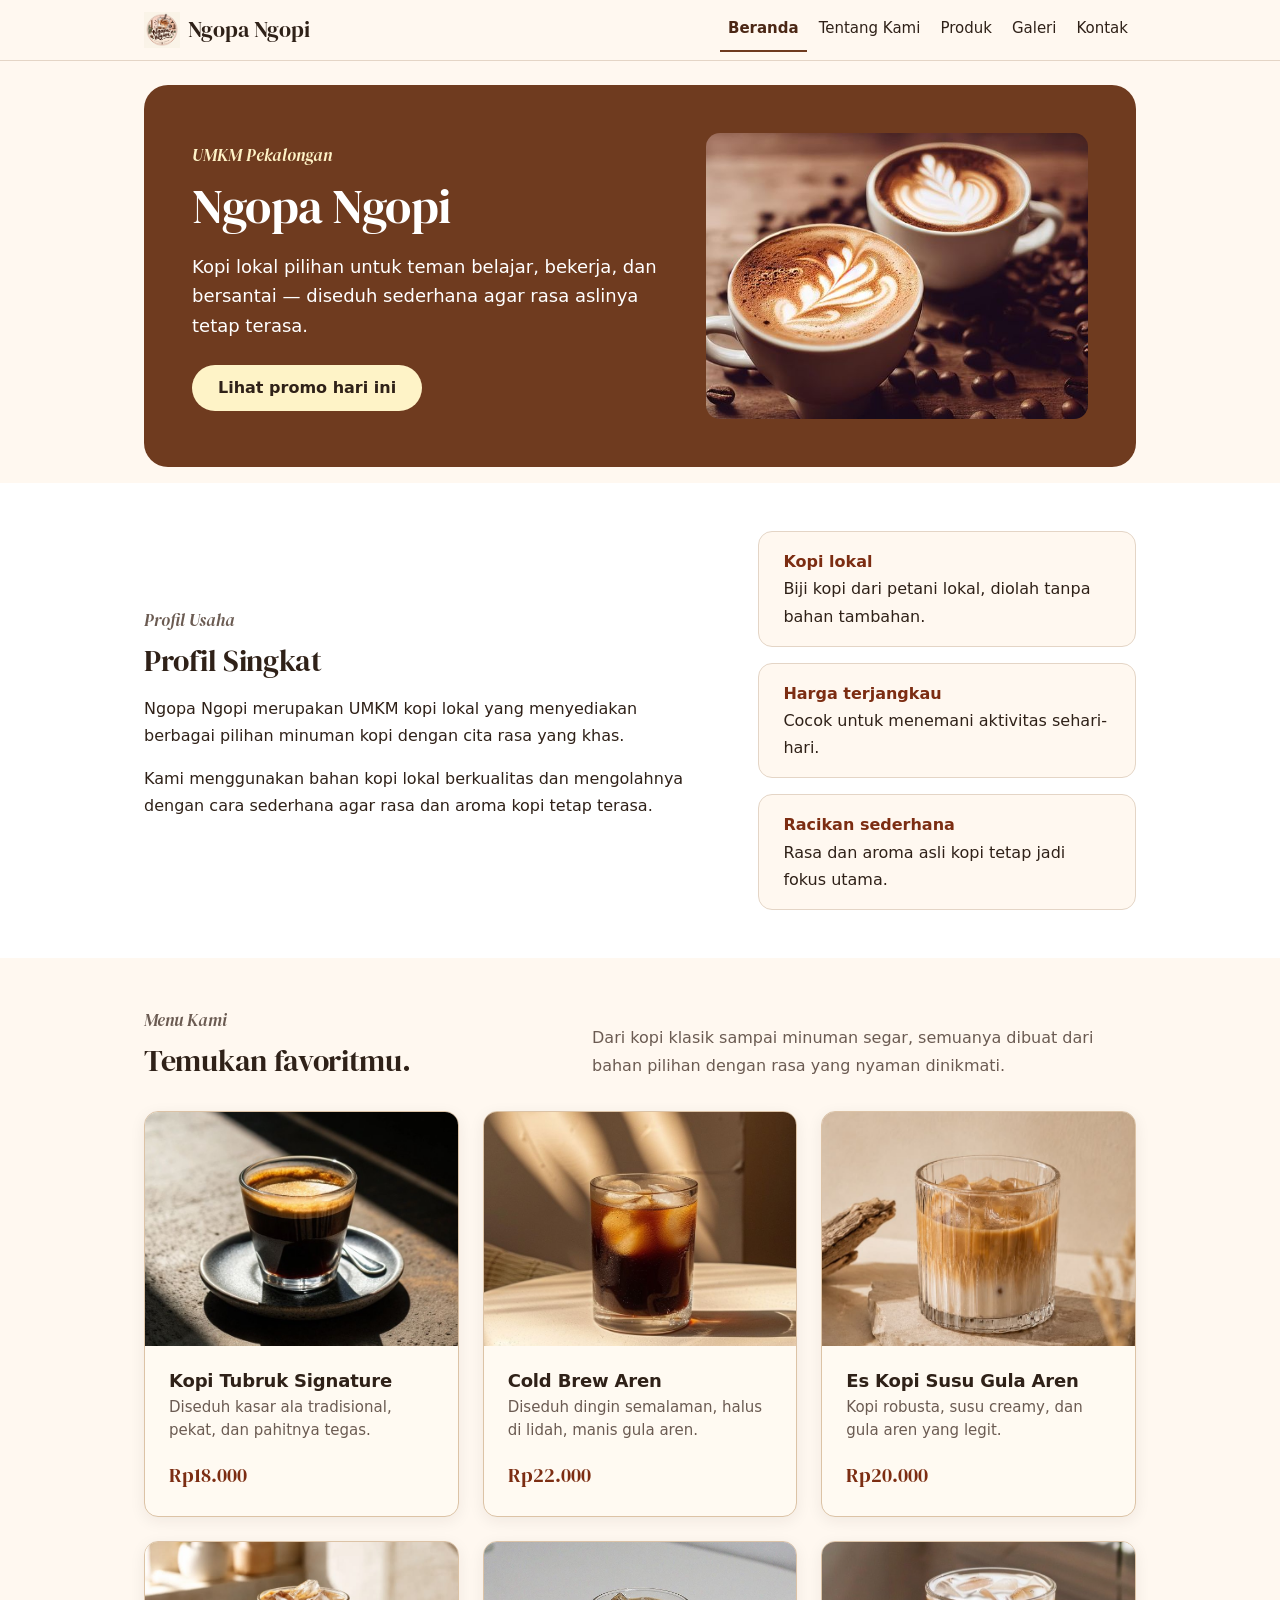
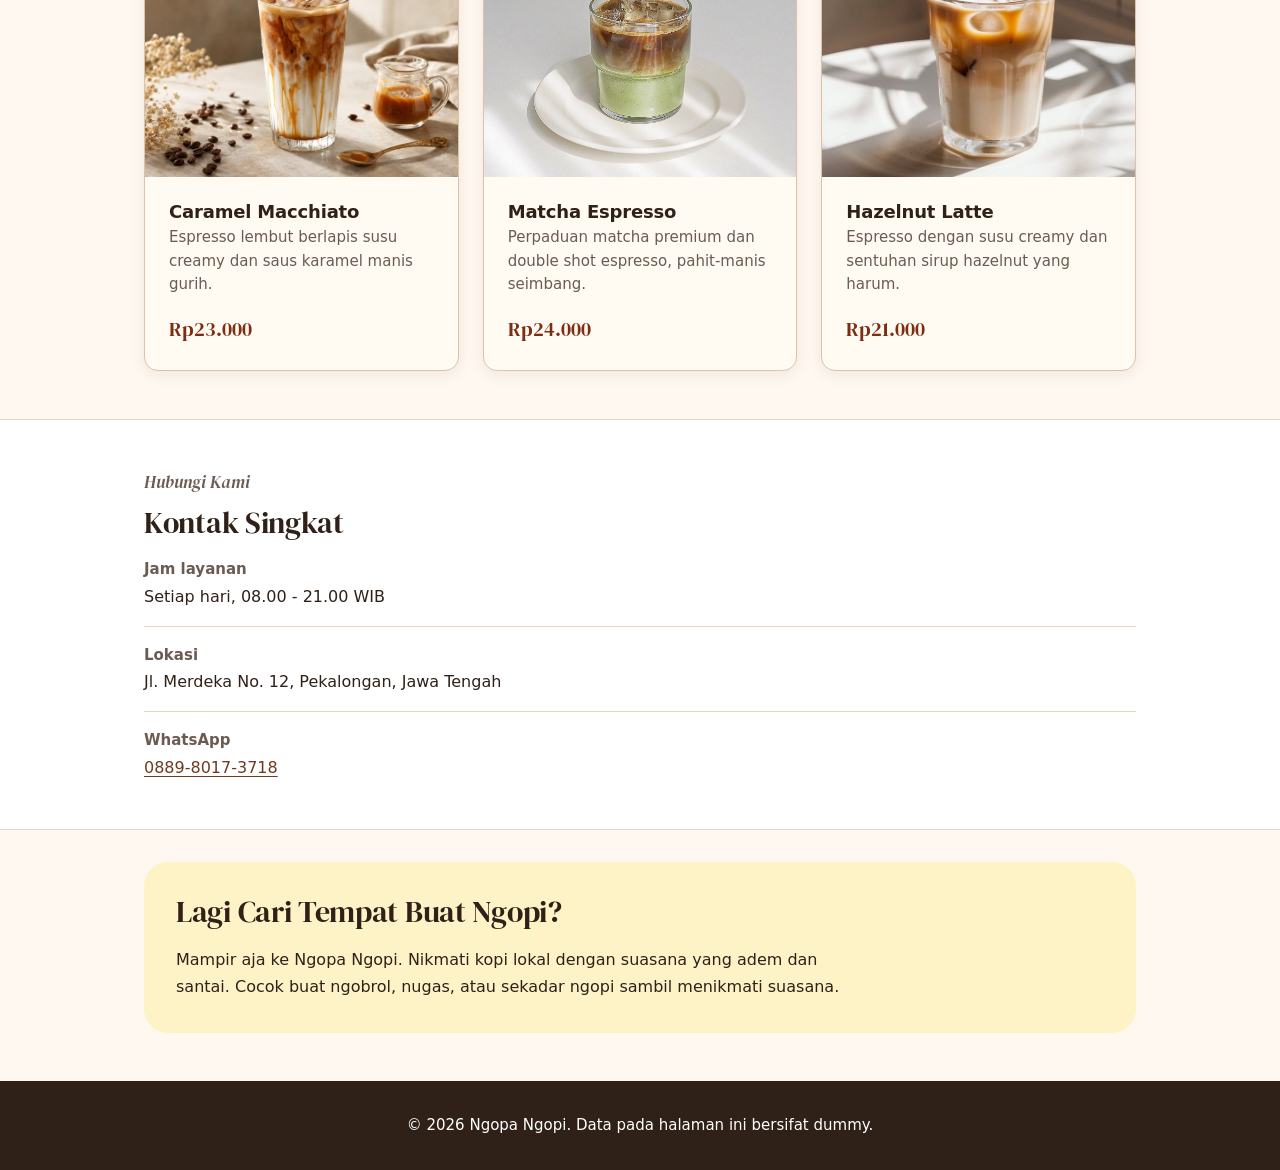
==== commit 4aeabb69: "feat(P07): Responsive Mobile" ====
--- a/index.html
+++ b/index.html
@@ -8,6 +8,7 @@
       content="Ngopa Ngopi — kopi lokal UMKM Pekalongan untuk teman belajar, bekerja, dan bersantai."
     />
     <title>Ngopa Ngopi - Website UMKM</title>
+    <link rel="icon" type="image/png" href="assets/images/logo.png" />
     <link rel="stylesheet" href="css/style.css" />
   </head>
   <body>
@@ -15,7 +16,7 @@
 
     <header class="site-header">
       <nav class="nav" aria-label="Navigasi utama">
-        <a class="brand" href="index.html">Ngopa Ngopi</a>
+        <a class="brand" href="index.html"><img class="brand-logo" src="assets/images/logo.png" width="36" height="36" alt="" />Ngopa Ngopi</a>
         <ul>
           <li><a aria-current="page" href="index.html">Beranda</a></li>
           <li><a href="tentang.html">Tentang Kami</a></li>
@@ -40,7 +41,7 @@
             Lihat promo hari ini
           </button>
         </div>
-        <img
+        <img width="800" height="600"
           class="hero-image"
           src="assets/images/beranda.jpg"
           alt="Segelas Coffee Latte Ngopa Ngopi"
@@ -97,7 +98,7 @@
           <div class="menu-grid">
             <article class="card" data-category="coffee">
               <div class="pic coffee">
-                <img
+                <img width="800" height="600"
                   src="assets/images/kopi-tubruk.jpg"
                   alt="Kopi Tubruk Signature"
                   loading="lazy"
@@ -114,7 +115,7 @@
 
             <article class="card" data-category="coffee">
               <div class="pic latte">
-                <img
+                <img width="800" height="600"
                   src="assets/images/cold-brew-aren.jpg"
                   alt="Cold Brew Aren"
                   loading="lazy"
@@ -131,7 +132,7 @@
 
             <article class="card" data-category="coffee">
               <div class="pic cold">
-                <img
+                <img width="800" height="600"
                   src="assets/images/kopsu-aren.jpg"
                   alt="Es Kopi Susu Gula Aren"
                   loading="lazy"
@@ -148,7 +149,7 @@
 
             <article class="card" data-category="coffee">
               <div class="pic caramel">
-                <img
+                <img width="800" height="600"
                   src="assets/images/caramel-macchiato.jpg"
                   alt="Caramel Macchiato"
                   loading="lazy"
@@ -165,7 +166,7 @@
 
             <article class="card" data-category="matcha">
               <div class="pic matcha">
-                <img
+                <img width="800" height="600"
                   src="assets/images/matcha-kopi.jpg"
                   alt="Matcha Espresso"
                   loading="lazy"
@@ -182,7 +183,7 @@
 
             <article class="card" data-category="coffee">
               <div class="pic hazelnut">
-                <img
+                <img width="800" height="600"
                   src="assets/images/hazelnut-latte.jpg"
                   alt="Hazelnut Latte"
                   loading="lazy"
--- a/css/style.css
+++ b/css/style.css
@@ -43,6 +43,7 @@
   --shadow-card: 0 0.25rem 1rem rgb(47 33 24 / 0.07);
   --shadow-header: 0 1px 0 var(--color-border-default);
   --container-width: 62rem;
+  --space-section: clamp(1.5rem, 1rem + 2.5vw, 3rem); /* jarak antarbagian, fluida */
 
   /* Gaya tampilan baru */
   --font-display: "DM Serif Display", Georgia, "Times New Roman", serif;
@@ -79,7 +80,7 @@
 a { color: var(--color-brand-primary); text-underline-offset: 0.2em; }
 a:hover { color: var(--color-brand-primary-strong); }
 
-h1, h2, h3 { line-height: 1.2; text-wrap: balance; letter-spacing: -0.01em; }
+h1, h2, h3 { overflow-wrap: break-word; line-height: 1.2; text-wrap: balance; letter-spacing: -0.01em; }
 h1, h2 { font-family: var(--font-display); font-weight: 400; }
 h3 { font-weight: 700; }
 h1 { font-size: clamp(2rem, 6vw, 3rem); margin-block: 0 var(--spacing-md); }
@@ -155,12 +156,14 @@
 /* Navigasi */
 .nav {
   display: flex;
-  gap: var(--spacing-md);
-  flex-wrap: wrap;
+  flex-direction: column;
+  gap: var(--spacing-sm);
+  align-items: flex-start;
+}
+.brand {
+  display: inline-flex;
   align-items: center;
-  justify-content: space-between;
-}
-.brand {
+  gap: var(--spacing-sm);
   color: var(--color-text-default);
   font-family: var(--font-display);
   font-size: 1.375rem;
@@ -168,8 +171,10 @@
   text-decoration: none;
 }
 .brand:hover { color: var(--color-brand-primary); }
+.brand-logo { flex: none; }
 .nav ul {
   display: flex;
+  flex-direction: row;
   flex-wrap: wrap;
   gap: var(--spacing-xs);
   padding: 0;
@@ -178,7 +183,9 @@
 }
 .nav li { max-width: none; }
 .nav ul a {
-  display: inline-block;
+  display: inline-flex;
+  align-items: center;
+  min-height: 44px;
   padding: var(--spacing-xs) var(--spacing-sm);
   color: var(--color-text-default);
   font-size: 0.9375rem;
@@ -195,13 +202,13 @@
 }
 
 .page { padding-block: var(--spacing-xl); }
-main > section { padding-block: var(--spacing-xl); }
+main > section { padding-block: var(--space-section); }
 
 /* Profil: dua kolom */
 .profil-inner {
   display: grid;
-  grid-template-columns: minmax(0, 1.2fr) minmax(0, 0.8fr);
-  gap: var(--spacing-2xl);
+  grid-template-columns: minmax(0, 1fr);
+  gap: var(--spacing-xl);
   align-items: center;
 }
 
@@ -211,9 +218,9 @@
 /* ---- 5a. HERO ---- */
 .hero {
   display: grid;
-  grid-template-columns: minmax(0, 1.1fr) minmax(0, 0.9fr);
-  grid-template-areas: "content image";
-  gap: var(--spacing-2xl);
+  grid-template-columns: minmax(0, 1fr);
+  grid-template-areas: "content" "image";
+  gap: var(--spacing-xl);
   align-items: center;
   width: min(100% - 2rem, var(--container-width));
   margin: var(--spacing-lg) auto var(--spacing-md);
@@ -293,10 +300,9 @@
 .product-grid,
 .gallery-grid {
   display: grid;
-  grid-template-columns: repeat(3, minmax(0, 1fr));
+  grid-template-columns: minmax(0, 1fr);
   gap: var(--spacing-lg);
 }
-.gallery-grid { grid-template-columns: repeat(2, minmax(0, 1fr)); }
 
 /* Produk baru: Grid satu kolom selebar 26rem */
 .menu-grid.menu-grid-new { grid-template-columns: minmax(0, 26rem); }
@@ -432,7 +438,7 @@
 /* ---- 5d. FORM ---- */
 .kontak-form-section {
   display: grid;
-  grid-template-columns: minmax(0, 1.2fr) minmax(0, 0.8fr);
+  grid-template-columns: minmax(0, 1fr);
   gap: var(--spacing-lg);
   align-items: start;
 }
@@ -502,6 +508,7 @@
   border-radius: var(--radius-sm);
 }
 audio { display: block; width: 100%; max-width: 32rem; }
+.form-actions .cta-button { max-width: 100%; }
 
 
 /* 6. BAGIAN HALAMAN */
@@ -566,11 +573,14 @@
 
 
 /* 7. TABEL & FOOTER */
-.table-wrap {
+.table-scroll {
+  max-width: 100%;
   overflow-x: auto;
   border: 1px solid var(--color-border-default);
   border-radius: var(--radius-md);
 }
+.table-scroll:focus-visible { outline: 3px solid var(--color-border-focus); outline-offset: 3px; }
+.table-scroll table { min-width: 30rem; }
 table {
   width: 100%;
   border-collapse: collapse;
@@ -623,11 +633,11 @@
 .kontak-intro p:last-child { margin-bottom: 0; }
 
 /* Tentang: teks di kiri, foto biji kopi ukuran sedang di kanan */
-.page-intro { padding-block: 4rem; }
+.page-intro { padding-block: var(--space-section); }
 .page-intro .page-intro-inner {
   display: grid;
-  grid-template-columns: minmax(0, 1fr) 22rem;
-  gap: var(--spacing-2xl);
+  grid-template-columns: minmax(0, 1fr);
+  gap: var(--spacing-xl);
   align-items: center;
 }
 .page-intro h1 {
@@ -644,7 +654,7 @@
 
 /* Tentang: bagian "Kenapa pilih" di latar lebih gelap, daftar berupa kartu bergaris kiri */
 .page-intro + section {
-  padding-block: 4rem;
+  padding-block: var(--space-section);
   background: var(--color-bg-section-alt);
   border-top: 1px solid var(--color-border-default);
 }
@@ -667,4 +677,39 @@
 }
 
 /* Beri jarak antarbagian di halaman dalam */
-.page > section + section { margin-top: var(--spacing-md); }+.page > section + section { margin-top: var(--spacing-md); }
+
+/* 9. RESPONSIVE: breakpoint berbasis konten (mobile-first, min-width) */
+
+/* 42rem: navigasi punya ruang untuk satu baris; galeri cukup lebar untuk 2 kolom */
+@media (min-width: 42rem) {
+  .gallery-grid { grid-template-columns: repeat(2, minmax(0, 1fr)); }
+}
+
+/* 48rem: teks + gambar/form bisa bersisian; katalog 2 kolom */
+@media (min-width: 48rem) {
+  .hero {
+    grid-template-columns: minmax(0, 1.1fr) minmax(0, 0.9fr);
+    grid-template-areas: "content image";
+    gap: var(--spacing-2xl);
+  }
+  .profil-inner { grid-template-columns: minmax(0, 1.2fr) minmax(0, 0.8fr); gap: var(--spacing-2xl); }
+  .page-intro .page-intro-inner {
+    grid-template-columns: minmax(0, 1fr) clamp(16rem, 35vw, 22rem);
+    gap: var(--spacing-2xl);
+  }
+  .kontak-form-section { grid-template-columns: minmax(0, 1.2fr) minmax(0, 0.8fr); }
+  .menu-grid,
+  .product-grid { grid-template-columns: repeat(2, minmax(0, 1fr)); }
+}
+
+/* 60rem: brand di kiri, menu di kanan; katalog 3 kolom */
+@media (min-width: 60rem) {
+  .nav { flex-direction: row; align-items: center; justify-content: space-between; }
+  .menu-grid,
+  .product-grid { grid-template-columns: repeat(3, minmax(0, 1fr)); }
+}
+
+@media (prefers-reduced-motion: reduce) {
+  * { transition: none !important; }
+}
